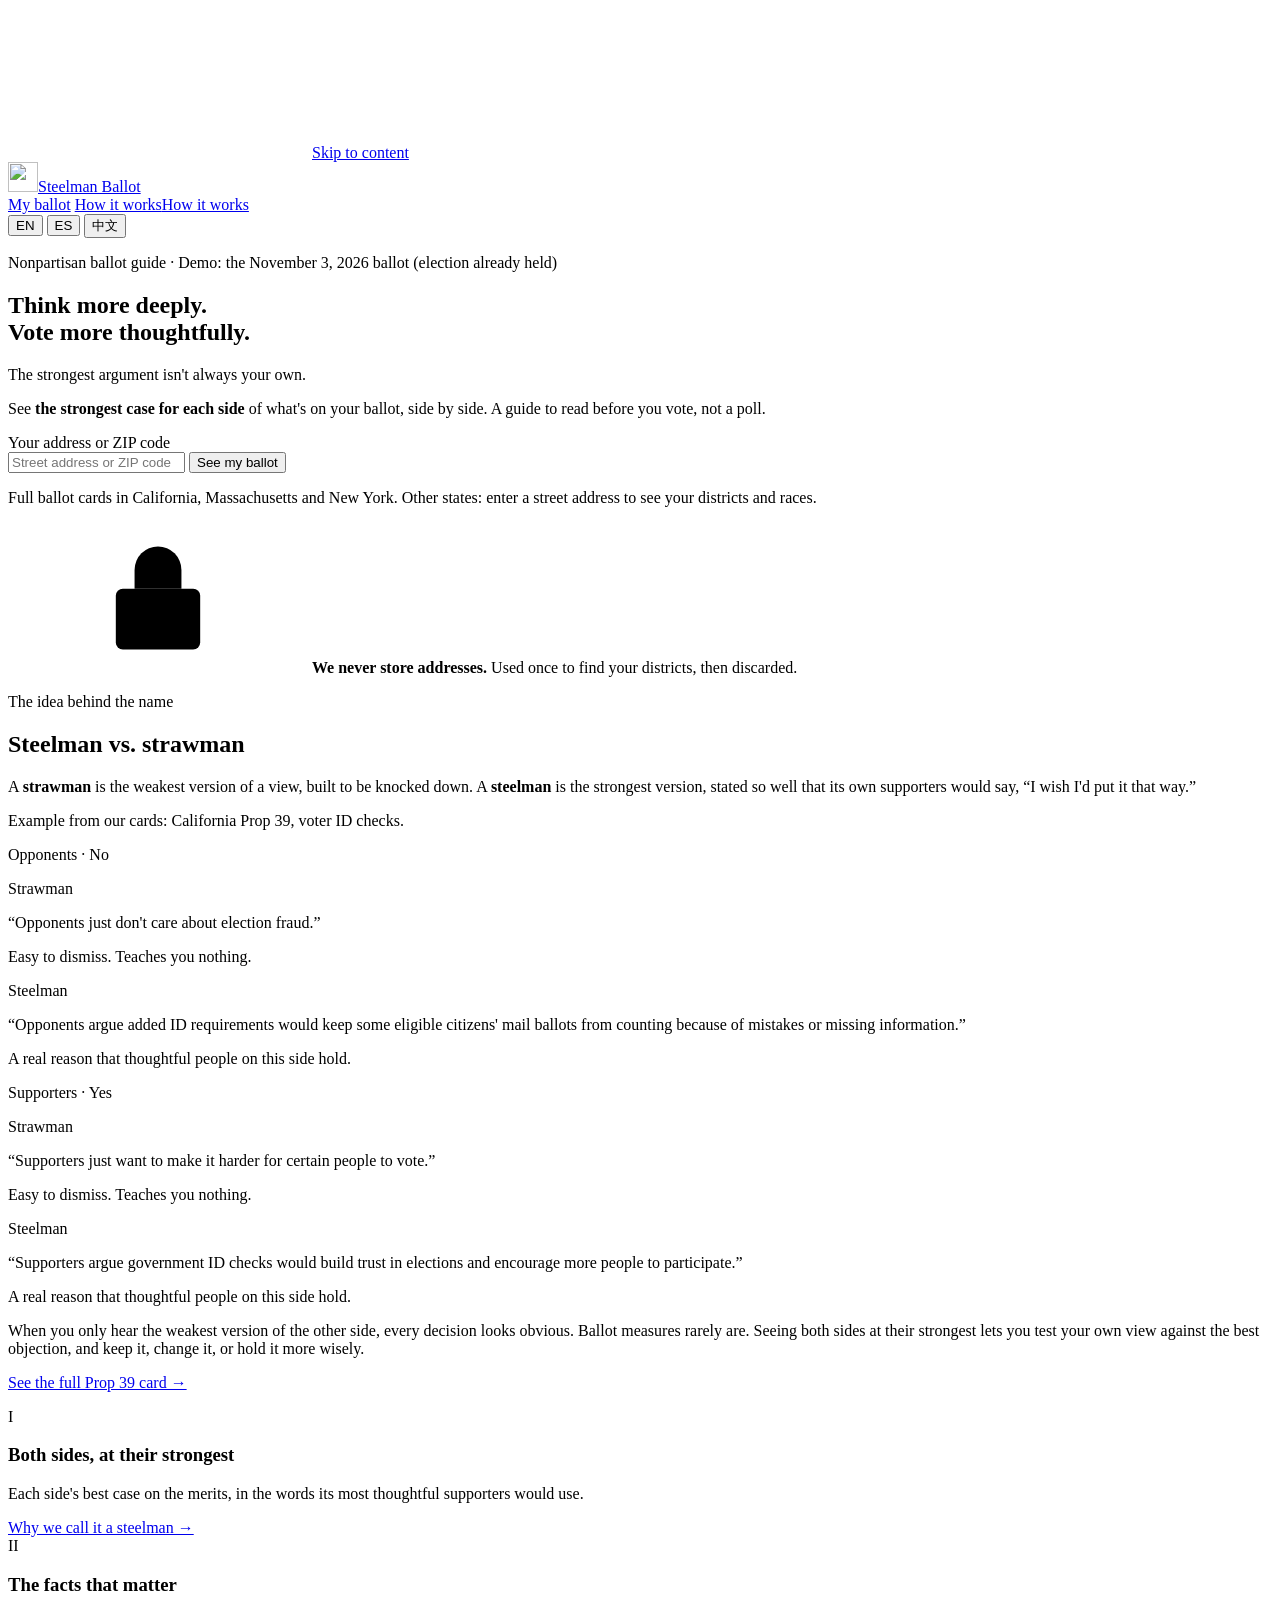
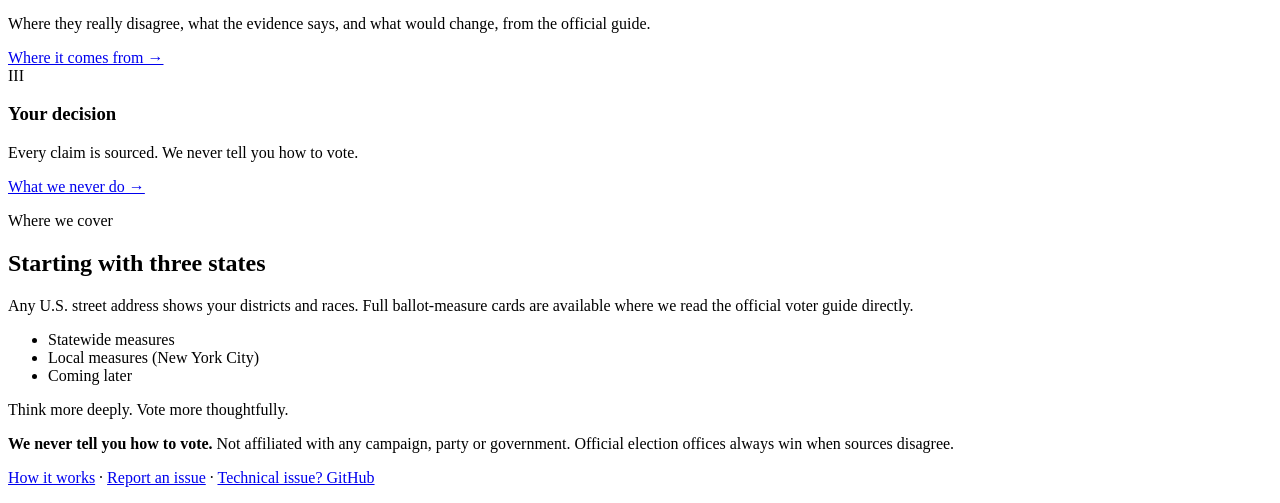
==== frontend/index.html @ ed23f7af "How it works: drop 'plain English' wording (EN/ES/ZH) Co-Authored-By: Claude Opus 5.5 <noreply@anthr" ====
<!doctype html>
<html lang="en">
<head>
  <meta charset="utf-8">
  <meta name="viewport" content="width=device-width, initial-scale=1, viewport-fit=cover">
  <title>Steelman Ballot · Think more deeply. Vote more thoughtfully.</title>
  <meta name="description" content="The strongest case for every side of what's on your ballot, and what would actually change. Nonpartisan, sourced and easy to read. We never tell you how to vote.">
  <meta name="theme-color" content="#234742">
  <meta property="og:title" content="Steelman Ballot">
  <meta property="og:description" content="Think more deeply. Vote more thoughtfully. The strongest case for every side, with sources.">
  <meta property="og:type" content="website">
  <link rel="manifest" href="/manifest.webmanifest">
  <link rel="icon" href="/icon.svg" type="image/svg+xml">
  <link rel="apple-touch-icon" href="/icon.svg">
  <link rel="preload" href="/fonts/eb-garamond-latin-500-normal.woff2" as="font" type="font/woff2" crossorigin>
  <link rel="preload" href="/fonts/ibm-plex-sans-latin-400-normal.woff2" as="font" type="font/woff2" crossorigin>
  <link rel="stylesheet" href="/app.css">
</head>
<body>
  <svg class="sprite" aria-hidden="true" focusable="false">
    <symbol id="i-scale" viewBox="0 0 32 32"><path d="M16 5v21M10 27h12M5 9h22" /><path d="M5 9l-3.5 7h7zM27 9l-3.5 7h7z" /><path d="M1.5 16q3.5 3 7 0M23.5 16q3.5 3 7 0" class="cu" /><circle cx="16" cy="5" r="1.6" class="dot" /></symbol>
    <symbol id="i-ballot" viewBox="0 0 32 32"><rect x="6" y="5" width="20" height="22" rx="1.5" /><path d="M10 12l2.5 2.5L17 10" class="cu" /><path d="M10 19h12M10 23h8" /></symbol>
    <symbol id="i-compass" viewBox="0 0 32 32"><circle cx="16" cy="16" r="11" /><path d="M16 5v3M16 24v3M5 16h3M24 16h3" /><path d="M19.5 12.5l-2 5-5 2 2-5z" class="cu" /></symbol>
    <symbol id="i-seal" viewBox="0 0 32 32"><path d="M8 4h12l5 5v19H8z" /><path d="M20 4v5h5" /><circle cx="15" cy="17" r="4" class="cu" /><path d="M13 21l-1 5 3-1.5 3 1.5-1-5" class="cu" /></symbol>
    <symbol id="i-columns" viewBox="0 0 32 32"><path d="M4 10l12-6 12 6z" /><path d="M7 12v12M13 12v12M19 12v12M25 12v12" /><path d="M4 27h24" class="cu" /></symbol>
    <symbol id="i-lock" viewBox="0 0 32 32"><rect x="7" y="14" width="18" height="13" rx="1.5" /><path d="M11 14v-4a5 5 0 0 1 10 0v4" /><circle cx="16" cy="20" r="1.6" class="dot" /></symbol>
  </svg>
  <a class="skip" href="#main">Skip to content</a>
  <header class="top">
    <div class="wrap top-row">
      <a class="brand" href="#" aria-label="Steelman Ballot home">
        <img src="/icon.svg" alt="" width="30" height="30"><span>Steelman Ballot</span>
      </a>
      <nav class="nav" aria-label="Main">
        <a href="#" data-route="home" data-i18n="nav.ballot">My ballot</a>
        <a href="#how" data-route="how"><span class="nl" data-i18n="nav.how">How it works</span><span class="ns" data-i18n="nav.how_s">How it works</span></a>
      </nav>
      <div class="langs" role="group" aria-label="Language / Idioma / 语言">
        <button type="button" data-setlang="en" lang="en">EN</button>
        <button type="button" data-setlang="es" lang="es">ES</button>
        <button type="button" data-setlang="zh" lang="zh-Hans">中文</button>
      </div>
    </div>
  </header>

  <main id="main" tabindex="-1">
    <!-- HOME -->
    <section id="view-home" class="view">
      <div class="hero">
        <div class="wrap">
          <p class="eyebrow" data-i18n="hero.eyebrow">Nonpartisan ballot guide · Demo: the November 3, 2026 ballot (election already held)</p>
          <h1><span data-i18n="hero.h1a">Think more deeply.</span><br><span data-i18n="hero.h1b">Vote more thoughtfully.</span></h1>
          <p class="lede" data-i18n="hero.lede">The strongest argument isn't always your own.</p>
          <p class="sub purpose"><span data-i18n="hero.sub1">See </span><b class="hero-key" data-i18n="hero.sub2">the strongest case for each side</b><span data-i18n="hero.sub3"> of what's on your ballot, side by side. A guide to read before you vote, not a poll.</span></p>

          <form id="address-form" class="lookup" autocomplete="off">
            <label for="address" class="sr-heading" data-i18n="form.label">Your address or ZIP code</label>
            <div class="row">
              <input id="address" name="address" type="text" inputmode="text" autocomplete="off" spellcheck="false"
                     placeholder="Street address or ZIP code" data-i18n-placeholder="form.placeholder"
                     minlength="5" maxlength="200" required aria-describedby="privacy-note address-help">
              <button type="submit" class="btn" data-i18n="form.button">See my ballot</button>
              <span id="ready-hint" class="ready-hint" aria-live="polite"></span>
            </div>
            <p class="coverage-line" id="address-help" data-i18n="help.states">Full ballot cards in California, Massachusetts and New York. Other states: enter a street address to see your districts and races.</p>
            <p class="privacy" id="privacy-note">
              <svg class="picon" aria-hidden="true"><use href="#i-lock"/></svg>
              <span><b data-i18n="privacy.head">We never store addresses.</b> <span data-i18n="privacy.body">Used once to find your districts, then discarded.</span></span>
            </p>
          </form>
        </div>
      </div>

      <div class="wrap">
        <p id="last-ballot" class="last-ballot" hidden></p>
        <p id="status" class="status" role="status" aria-live="polite"></p>
        <section id="progress" class="panel progress" hidden aria-live="polite">
          <p class="eyebrow" id="prog-title"></p>
          <div class="bar" role="progressbar" aria-valuemin="0" aria-valuemax="100" aria-valuenow="0"><span id="prog-fill"></span></div>
          <ol id="prog-steps" class="psteps"></ol>
          <p id="prog-hint" class="muted" hidden></p>
        </section>

        <section id="ballot" hidden>
          <div class="panel summary" id="summary"></div>
          <h2 class="section-title" data-i18n="sec.measures">Ballot measures</h2>
          <ul id="measures" class="list"></ul>
          <h2 class="section-title" data-i18n="sec.races">Races</h2>
          <ul id="races" class="list"></ul>
        </section>

        <section class="band idea" id="idea" aria-labelledby="idea-title">
          <div data-langblock="en">
          <p class="eyebrow">The idea behind the name</p>
          <h2 id="idea-title">Steelman vs. strawman</h2>
          <p class="idea-lede">A <b>strawman</b> is the weakest version of a view, built to be knocked down. A <b>steelman</b> is the strongest version, stated so well that its own supporters would say, “I wish I'd put it that way.”</p>
          <p class="muted">Example from our cards: California Prop 39, voter ID checks.</p>
          <div class="compare2">
            <div class="cmp-col">
              <p class="cmp-side">Opponents · No</p>
              <div class="cmp straw"><p class="tag-l">Strawman</p><p class="q">“Opponents just don't care about election fraud.”</p><p class="muted">Easy to dismiss. Teaches you nothing.</p></div>
              <div class="cmp steel"><p class="tag-l">Steelman</p><p class="q">“Opponents argue added ID requirements would keep some eligible citizens' mail ballots from counting because of mistakes or missing information.”</p><p class="muted">A real reason that thoughtful people on this side hold.</p></div>
            </div>
            <div class="cmp-col">
              <p class="cmp-side">Supporters · Yes</p>
              <div class="cmp straw"><p class="tag-l">Strawman</p><p class="q">“Supporters just want to make it harder for certain people to vote.”</p><p class="muted">Easy to dismiss. Teaches you nothing.</p></div>
              <div class="cmp steel"><p class="tag-l">Steelman</p><p class="q">“Supporters argue government ID checks would build trust in elections and encourage more people to participate.”</p><p class="muted">A real reason that thoughtful people on this side hold.</p></div>
            </div>
          </div>
          <p class="idea-why">When you only hear the weakest version of the other side, every decision looks obvious. Ballot measures rarely are. Seeing both sides at their strongest lets you test your own view against the best objection, and keep it, change it, or hold it more wisely.</p>
          <p><a href="#card=CA-2026-11-03-prop-39">See the full Prop 39 card →</a></p>
          </div>
          <div data-langblock="es" lang="es" hidden>
          <p class="eyebrow">La idea detrás del nombre</p>
          <h2>Steelman vs. strawman</h2>
          <p class="idea-lede">Un <b>strawman</b> es la versión más débil de una opinión, hecha para derribarla. Un <b>steelman</b> es la versión más sólida, expresada tan bien que sus propios defensores dirían: “Ojalá lo hubiera dicho así”.</p>
          <p class="muted">Ejemplo de nuestras fichas: Proposición 39 de California, verificación de identidad para votar.</p>
          <div class="compare2">
            <div class="cmp-col">
              <p class="cmp-side">Quienes se oponen · No</p>
              <div class="cmp straw"><p class="tag-l">Strawman</p><p class="q">“A quienes se oponen simplemente no les importa el fraude electoral”.</p><p class="muted">Fácil de descartar. No enseña nada.</p></div>
              <div class="cmp steel"><p class="tag-l">Steelman</p><p class="q">“Quienes se oponen a la medida sostienen que los requisitos adicionales de identificación impedirían que se contaran las boletas por correo de algunos ciudadanos que reúnen los requisitos, debido a errores o información faltante.”</p><p class="muted">Una razón real que sostienen personas reflexivas de este lado.</p></div>
            </div>
            <div class="cmp-col">
              <p class="cmp-side">Quienes la apoyan · Yes</p>
              <div class="cmp straw"><p class="tag-l">Strawman</p><p class="q">“Quienes la apoyan solo quieren dificultarle el voto a cierta gente”.</p><p class="muted">Fácil de descartar. No enseña nada.</p></div>
              <div class="cmp steel"><p class="tag-l">Steelman</p><p class="q">“Quienes apoyan la medida sostienen que las verificaciones de identidad con documentos oficiales del gobierno aumentarían la confianza en las elecciones y animarían a más personas a participar.”</p><p class="muted">Una razón real que sostienen personas reflexivas de este lado.</p></div>
            </div>
          </div>
          <p class="idea-why">Cuando solo escucha la versión más débil del otro lado, toda decisión parece obvia. Las medidas en la boleta rara vez lo son. Ver ambos lados en su mejor versión le permite poner a prueba su opinión frente a la mejor objeción, y mantenerla, cambiarla o sostenerla con más sabiduría.</p>
          <p><a href="#card=CA-2026-11-03-prop-39">Ver la ficha completa de la Proposición 39 →</a></p>
          </div>
          <div data-langblock="zh" lang="zh-Hans" hidden>
          <p class="eyebrow">名称背后的理念</p>
          <h2>Steelman 与 strawman</h2>
          <p class="idea-lede"><b>Strawman</b>是某种观点最弱的版本，专为被驳倒而设。<b>Steelman</b>则是最有力的版本，表述得好到连其支持者都会说：“我真希望自己能这么说。”</p>
          <p class="muted">示例：加州第39号提案（投票身份核查）。</p>
          <div class="compare2">
            <div class="cmp-col">
              <p class="cmp-side">反对者 · No</p>
              <div class="cmp straw"><p class="tag-l">Strawman</p><p class="q">“反对者根本不在乎选举舞弊。”</p><p class="muted">很容易驳斥，却让人一无所获。</p></div>
              <div class="cmp steel"><p class="tag-l">Steelman</p><p class="q">“反对者认为，增加身份证件要求可能会因错误或资料缺失，导致部分符合资格公民的邮寄选票无法计入。”</p><p class="muted">这一方深思熟虑者真正持有的理由。</p></div>
            </div>
            <div class="cmp-col">
              <p class="cmp-side">支持者 · Yes</p>
              <div class="cmp straw"><p class="tag-l">Strawman</p><p class="q">“支持者就是想让某些人更难投票。”</p><p class="muted">很容易驳斥，却让人一无所获。</p></div>
              <div class="cmp steel"><p class="tag-l">Steelman</p><p class="q">“支持者认为，核验政府身份证件可以增强公众对选举的信任，并鼓励更多人参与投票。”</p><p class="muted">这一方深思熟虑者真正持有的理由。</p></div>
            </div>
          </div>
          <p class="idea-why">如果只听到对方最弱的说法，每个决定都显得理所当然。但投票提案很少如此。看到双方最有力的论点，您才能用最好的反对意见检验自己的看法，然后坚持、改变，或更明智地持有它。</p>
          <p><a href="#card=CA-2026-11-03-prop-39">查看第39号提案完整卡片 →</a></p>
          </div>
        </section>

        <section class="band three" aria-label="How a card works">
          <div><span class="step">I</span><h3 data-i18n="three.2h">Both sides, at their strongest</h3><p data-i18n="three.2p">Each side's best case on the merits, in the words its most thoughtful supporters would use.</p><a class="band-link" href="#how" data-i18n="three.2link">Why we call it a steelman →</a></div>
          <div><span class="step">II</span><h3 data-i18n="three.1h">The facts that matter</h3><p data-i18n="three.1p">Where they really disagree, what the evidence says, and what would change, from the official guide.</p><a class="band-link" href="#how" data-i18n="three.1link">Where it comes from →</a></div>
          <div><span class="step">III</span><h3 data-i18n="three.3h">Your decision</h3><p data-i18n="three.3p">Every claim is sourced. We never tell you how to vote.</p><a class="band-link" href="#never" data-i18n="three.3link">What we never do →</a></div>
        </section>

        <section class="band" aria-labelledby="map-title">
          <div class="band-text">
            <p class="eyebrow" data-i18n="map.eyebrow">Where we cover</p>
            <h2 id="map-title" data-i18n="map.title">Starting with three states</h2>
            <p data-i18n="map.body">Any U.S. street address shows your districts and races. Full ballot-measure cards are available where we read the official voter guide directly.</p>
            <ul class="legend">
              <li><span class="key full"></span> <span data-i18n="map.full">Statewide measures</span></li>
              <li><span class="key part"></span> <span data-i18n="map.part">Local measures (New York City)</span></li>
              <li><span class="key none"></span> <span data-i18n="map.none">Coming later</span></li>
            </ul>
          </div>
          <figure class="map-fig">
            <div id="usmap" class="usmap"></div>
            <figcaption id="map-caption" class="muted"></figcaption>
          </figure>
        </section>
      </div>
    </section>

    <!-- CARD DETAIL -->
    <section id="view-card" class="view wrap" hidden></section>

    <!-- HOW WE WORK -->
    <section id="view-how" class="view wrap prose" hidden>
      <div data-langblock="en">
      <p class="eyebrow">Methodology</p>
      <h1>How it works</h1>
      <h2>Why we built it</h2>
      <p class="lede">Democracy works better when people disagree well.</p>
      <p>Ballots ask us to settle questions experts spend months on. Most of what reaches us is written to persuade. We put what would actually change next to the strongest case for every side, so you can decide for yourself.</p>
      <h2>Why “Steelman”?</h2>
      <p>A <b>strawman</b> is the weakest version of a view, built to be knocked down. A <b>steelman</b> is the strongest version, stated so well that its own supporters would say, “I wish I'd put it that way.” <a href="#idea">See the side-by-side example →</a></p>
      <h2>Why it matters for your ballot</h2>
      <p>When you only hear the weakest version of the other side, every decision looks obvious. Ballot measures rarely are. Seeing both sides at their strongest lets you test your own view against the best objection, and keep it, change it, or hold it more wisely.</p>
      <h2 class="part-break">How a card is made</h2>
      <ol class="steps">
        <li><h3>We find your ballot</h3><p>The U.S. Census Bureau matches your address to your districts (a ZIP code alone gives statewide measures). Then we read the list of measures from your state's or city's <b>official voter guide</b>. Your address is used once and never stored.</p></li>
        <li><h3>We read only official and nonpartisan sources</h3>
          <p>Every card is built from your state's or city's <b>official voter guide</b>, and nothing else. If sources disagree, the official ballot wins.</p>
          <details class="srcs-more"><summary>See the official source for each state</summary>
          <table class="srcs">
            <tr><th>Where</th><th>Official source we read</th><th>What it gives us</th></tr>
            <tr><td>California</td><td>Official Voter Information Guide (Secretary of State)</td><td>Title and summary, the nonpartisan Legislative Analyst's analysis, official arguments for and against</td></tr>
            <tr><td>Massachusetts</td><td><i>Information for Voters</i> (Secretary of the Commonwealth)</td><td>Summary, what a yes or no vote does, fiscal statement, official arguments for and against</td></tr>
            <tr><td>New York City</td><td>NYC Votes (Campaign Finance Board)</td><td>Summary of each proposal and of public statements for and against</td></tr>
          </table>
          <p>Candidate records come from Congress.gov, Open States and the Federal Election Commission.</p>
          </details></li>
        <li><h3>The AI Writer drafts each card. The AI Challenger tries to break it.</h3>
          <h4 class="part">1 · The AI Writer</h4>
          <p>Working only from the official pages, it writes:</p>
          <ul class="tests">
            <li><b>Each side's strongest case, on the merits:</b> benefits, costs, risks and who is affected, drawn from that side's own official argument. Never the other side's motives, donors or party.</li>
            <li><b>Both sides on equal terms:</b> the same structure, a one-line headline each, and the same number of evidence points.</li>
            <li><b>Where they really disagree, what the evidence says, and what would change</b> (today vs. if it passes).</li>
          </ul>
          <p>Every claim is labeled <i>fact</i>, <i>estimate</i> (and whose) or <i>perspective</i>. Before the card goes on, automatic checks make sure every claim cites a page the AI Writer actually read, every quote matches word for word, and the wording stays plain and free of loaded language.</p>
          <h4 class="part">2 · The AI Challenger</h4>
          <p>The <b>AI Challenger, a separate AI running on a different model from the AI Writer</b>, then tries to break the card:</p>
          <ul class="tests">
            <li><b>Would this side sign it?</b> It plays a committed supporter of each side and scores the case from 1 to 5:
              <ul class="scale5">
                <li class="pass"><b>5</b> “I'd sign this as our best case.”</li>
                <li class="pass"><b>4</b> Strong and accurate, only small gaps</li>
                <li><b>3</b> Accurate, but missing our best point</li>
                <li><b>2</b> Recognizable, but weak or partly wrong</li>
                <li><b>1</b> A strawman</li>
              </ul>
              <span class="pass-note">Both sides must score <b>4 or 5</b>. Anything lower goes back for a rewrite.</span></li>
            <li><b>Swap test.</b> It checks tone, not facts: it imagines the two sides traded places, so the supporters' case sits under “No” and the opponents' under “Yes”, and asks whether either case is written more warmly, more confidently or with stronger words than the other. If so, the wording is evened out.</li>
            <li><b>Source check.</b> Every claim is checked against the page it came from, and every number against the official analysis.</li>
          </ul>
          <p>Anything that fails goes back to the AI Writer with specific fixes, for up to three rewrites. If problems remain, the card is marked <b>“steelman unverified.”</b></p></li>
        <li><h3>We test the cards' accuracy</h3>
          <p><b>Fairness, in every state:</b> all 28 measure cards passed the AI Challenger's review.</p>
          <p><b>Accuracy:</b> to check the work, we (the people who built this site) ran a separate AI grader, used only for testing, on 6 California cards (Props 1, 3, 5, 39, 41 and 45). California's official guide includes the nonpartisan Legislative Analyst's analysis, an independent answer key. Results:</p>
          <ul class="tests">
            <li><b>100%</b> of claims backed by the official guide.</li>
            <li><b>18 of 18</b> descriptions of what a yes vote, a no vote and the cost would mean were correct.</li>
            <li><b>99%</b> of each side's top points covered. <i>Who decides the top points?</i> Each side does. Before seeing the card, the grader read that side's own official argument and rebuttal and ranked its points by how much the side itself stresses them: its headline, its opening, what its rebuttal repeats.</li>
          </ul>
          <p class="muted">Each card was graded twice and the scores averaged.</p></li>
        <li><h3>We keep it fresh and safe</h3><p>Cards refresh daily as an election nears. We read only an allowlist of official sites, strip hidden text that could trick an AI, respect sites that ask not to be read automatically, and cap how much the system can spend. Your address is used once to find your districts, then discarded: never stored or logged.</p></li>
      </ol>
      <h2>Honest limits</h2>
      <p>Full ballot cards cover three states for now (<a href="#map">see the map</a>). AI can make mistakes: every claim links to its source so you can check, and you can report an issue on any card.</p>
      <h2 class="part-break">What we believe</h2>
      <ul class="beliefs-grid">
        <li><svg class="bicon" aria-hidden="true"><use href="#i-scale"/></svg><div><p class="bt">The strongest argument isn't always your own.</p><p class="bd">Knowing the best case against your view is how you hold it wisely, or change it.</p></div></li>
        <li><svg class="bicon" aria-hidden="true"><use href="#i-ballot"/></svg><div><p class="bt">All the facts. All the sides. Your decision.</p><p class="bd">We inform. We never recommend.</p></div></li>
        <li><svg class="bicon" aria-hidden="true"><use href="#i-seal"/></svg><div><p class="bt">Official sources first, always cited.</p><p class="bd">If anything here disagrees with your official ballot, the ballot is right.</p></div></li>
        <li><svg class="bicon" aria-hidden="true"><use href="#i-columns"/></svg><div><p class="bt">Equal treatment, by design.</p><p class="bd">Same structure, space and tone for every side, and no red or blue. No is always on the left, Yes on the right.</p></div></li>
      </ul>
      <h2>What we never do</h2>
      <ul class="nevers">
        <li>Tell you how to vote, or predict a result</li>
        <li>Show polls or who's “winning”</li>
        <li>Argue about motives, donors or party labels: we stay on the merits</li>
        <li>Store your address, track you, or show ads. We count only anonymous totals (<a href="/stats">see them</a>)</li>
      </ul>
      <h2>Who we are</h2>
      <p>An independent, nonpartisan student project, not affiliated with any campaign, party or government. Our code is public on <a href="https://github.com/sophiaruilin/steelman-ballot" rel="noopener noreferrer" target="_blank">GitHub</a>.</p>
      <p class="muted">Based on the principle of charity, Anatol Rapoport's rules for criticism (popularized by Daniel Dennett), and the Ideological Turing Test (Bryan Caplan).</p>
      </div>
      <div data-langblock="es" lang="es" hidden>
      <p class="eyebrow">Metodología</p>
      <h1>Cómo funciona</h1>
      <h2>Por qué lo creamos</h2>
      <p class="lede">La democracia funciona mejor cuando la gente sabe discrepar.</p>
      <p>Las boletas nos piden resolver preguntas que a los expertos les toma meses estudiar, y casi todo lo que nos llega está escrito para persuadir. Ponemos lo que realmente cambiaría junto al argumento más sólido de cada lado, para que usted decida.</p>
      <h2>¿Por qué “Steelman”?</h2>
      <p>Un <b>strawman</b> es la versión más débil de una opinión, hecha para derribarla. Un <b>steelman</b> es la versión más sólida, expresada tan bien que sus propios defensores dirían: “Ojalá lo hubiera dicho así”. <a href="#idea">Vea el ejemplo lado a lado →</a></p>
      <h2>Por qué importa para su boleta</h2>
      <p>Cuando solo escucha la versión más débil del otro lado, toda decisión parece obvia. Las medidas en la boleta rara vez lo son. Ver ambos lados en su mejor versión le permite poner a prueba su opinión frente a la mejor objeción, y mantenerla, cambiarla o sostenerla con más sabiduría.</p>
      <h2 class="part-break">Cómo se hace cada ficha</h2>
      <ol class="steps">
        <li><h3>Encontramos su boleta</h3><p>La Oficina del Censo de EE. UU. asocia su dirección con sus distritos (un código postal basta para las medidas estatales). Luego leemos la lista de medidas en la <b>guía oficial para votantes</b> de su estado o ciudad. Su dirección se usa una vez y nunca se guarda.</p></li>
        <li><h3>Solo leemos fuentes oficiales e imparciales</h3>
          <p>Cada ficha se basa en la <b>guía oficial para votantes</b> de su estado o ciudad, y en nada más. Si las fuentes no coinciden, prevalece la boleta oficial.</p>
          <details class="srcs-more"><summary>Ver la fuente oficial de cada estado</summary>
          <table class="srcs">
            <tr><th>Dónde</th><th>Fuente oficial que leemos</th><th>Qué nos da</th></tr>
            <tr><td>California</td><td>Guía Oficial de Información para Votantes (Secretaría de Estado)</td><td>Título y resumen, el análisis imparcial del Analista Legislativo, argumentos oficiales a favor y en contra</td></tr>
            <tr><td>Massachusetts</td><td><i>Information for Voters</i> (Secretaría del Estado Libre Asociado)</td><td>Resumen, qué significa votar sí o no, declaración fiscal, argumentos oficiales a favor y en contra</td></tr>
            <tr><td>Ciudad de Nueva York</td><td>NYC Votes (Junta de Financiamiento de Campañas)</td><td>Resumen de cada propuesta y de las declaraciones públicas a favor y en contra</td></tr>
          </table>
          <p>Los historiales de los candidatos provienen de Congress.gov, Open States y la Comisión Federal de Elecciones.</p>
          </details></li>
        <li><h3>La IA Redactora escribe cada ficha. La IA Retadora intenta desarmarla.</h3>
          <h4 class="part">1 · La IA Redactora</h4>
          <p>Trabajando solo con las páginas oficiales, escribe:</p>
          <ul class="tests">
            <li><b>El argumento más sólido de cada lado, sobre el fondo:</b> beneficios, costos, riesgos y a quién afecta, tomados del argumento oficial de ese lado. Nunca los motivos, donantes o partido del otro lado.</li>
            <li><b>Ambos lados en igualdad de condiciones:</b> la misma estructura, un titular de una línea cada uno y el mismo número de puntos de evidencia.</li>
            <li><b>Dónde está el verdadero desacuerdo, qué dice la evidencia y qué cambiaría</b> (hoy frente a si se aprueba).</li>
          </ul>
          <p>Cada afirmación se marca como <i>hecho</i>, <i>estimación</i> (y de quién) o <i>perspectiva</i>. Antes de seguir, unas verificaciones automáticas comprueban que cada afirmación cite una página que la IA Redactora realmente leyó, que cada cita coincida palabra por palabra y que el lenguaje sea sencillo y sin términos cargados.</p>
          <h4 class="part">2 · La IA Retadora</h4>
          <p>Luego, la <b>IA Retadora, una IA distinta con un modelo diferente al de la IA Redactora</b>, intenta desarmar la ficha:</p>
          <ul class="tests">
            <li><b>¿La firmaría este lado?</b> Hace el papel de partidario convencido de cada lado y califica el argumento del 1 al 5:
              <ul class="scale5">
                <li class="pass"><b>5</b> “Firmaría esto como nuestro mejor argumento”.</li>
                <li class="pass"><b>4</b> Sólido y correcto, solo con pequeños vacíos</li>
                <li><b>3</b> Correcto, pero le falta nuestro mejor punto</li>
                <li><b>2</b> Reconocible, pero débil o en parte incorrecto</li>
                <li><b>1</b> Un strawman</li>
              </ul>
              <span class="pass-note">Ambos lados deben obtener <b>4 o 5</b>. Con menos, la ficha se reescribe.</span></li>
            <li><b>Prueba del intercambio.</b> Revisa el tono, no los hechos: imagina que los dos lados cambian de lugar, con el argumento de los partidarios bajo “No” y el de los opositores bajo “Sí”, y pregunta si alguno está escrito con más calidez, más seguridad o palabras más fuertes que el otro. Si es así, se equilibra la redacción.</li>
            <li><b>Verificación de fuentes.</b> Cada afirmación se compara con la página de donde salió, y cada número con el análisis oficial.</li>
          </ul>
          <p>Lo que no aprueba vuelve a la IA Redactora con correcciones concretas, hasta tres reescrituras. Si quedan problemas, la ficha se marca como <b>“steelman sin verificar”</b>.</p></li>
        <li><h3>Ponemos a prueba la exactitud de las fichas</h3>
          <p><b>Imparcialidad, en todos los estados:</b> las 28 fichas de medidas aprobaron la revisión de la IA Retadora.</p>
          <p><b>Exactitud:</b> para verificar el trabajo, nosotros (quienes creamos este sitio) usamos una IA calificadora aparte, solo para pruebas, en 6 fichas de California (Props. 1, 3, 5, 39, 41 y 45). La guía oficial de California incluye el análisis imparcial del Analista Legislativo, una clave de respuestas independiente. Resultados:</p>
          <ul class="tests">
            <li><b>100 %</b> de las afirmaciones respaldadas por la guía oficial.</li>
            <li><b>18 de 18</b> descripciones correctas de lo que significa votar sí, votar no y el costo.</li>
            <li><b>99 %</b> de los puntos principales de cada lado cubiertos. <i>¿Quién decide cuáles son los principales?</i> Cada lado. Antes de ver la ficha, la calificadora leyó el argumento oficial y la refutación de ese lado y ordenó sus puntos según cuánto los destaca el propio lado: su titular, su inicio y lo que repite su refutación.</li>
          </ul>
          <p class="muted">Cada ficha se calificó dos veces y se promediaron los resultados.</p></li>
        <li><h3>La mantenemos actualizada y segura</h3><p>Las fichas se actualizan a diario cuando se acerca una elección. Solo leemos una lista aprobada de sitios oficiales, quitamos texto oculto que podría engañar a una IA, respetamos los sitios que piden no ser leídos automáticamente y limitamos cuánto puede gastar el sistema. Su dirección se usa una vez para encontrar sus distritos y luego se descarta: nunca se guarda ni se registra.</p></li>
      </ol>
      <h2>Límites, con honestidad</h2>
      <p>Por ahora, las fichas completas cubren tres estados (<a href="#map">vea el mapa</a>). La IA puede equivocarse: cada afirmación enlaza a su fuente para que usted la verifique, y puede reportar un problema en cualquier ficha.</p>
      <h2 class="part-break">En qué creemos</h2>
      <ul class="beliefs-grid">
        <li><svg class="bicon" aria-hidden="true"><use href="#i-scale"/></svg><div><p class="bt">El argumento más sólido no siempre es el suyo.</p><p class="bd">Conocer el mejor argumento en contra es como se sostiene una opinión con sabiduría, o se cambia.</p></div></li>
        <li><svg class="bicon" aria-hidden="true"><use href="#i-ballot"/></svg><div><p class="bt">Todos los hechos. Todos los lados. Su decisión.</p><p class="bd">Informamos. Nunca recomendamos.</p></div></li>
        <li><svg class="bicon" aria-hidden="true"><use href="#i-seal"/></svg><div><p class="bt">Fuentes oficiales primero, siempre citadas.</p><p class="bd">Si algo aquí no coincide con su boleta oficial, la boleta tiene la razón.</p></div></li>
        <li><svg class="bicon" aria-hidden="true"><use href="#i-columns"/></svg><div><p class="bt">Trato igualitario, por diseño.</p><p class="bd">La misma estructura, espacio y tono para cada lado, y nada de rojo ni azul. El No siempre a la izquierda, el Sí a la derecha.</p></div></li>
      </ul>
      <h2>Lo que nunca hacemos</h2>
      <ul class="nevers">
        <li>Decirle cómo votar o predecir un resultado</li>
        <li>Mostrar encuestas o quién “va ganando”</li>
        <li>Discutir motivos, donantes o partidos: nos quedamos en el fondo</li>
        <li>Guardar su dirección, rastrearle o mostrar anuncios. Solo contamos totales anónimos (<a href="/stats">verlos</a>)</li>
      </ul>
      <h2>Quiénes somos</h2>
      <p>Un proyecto estudiantil independiente e imparcial, sin afiliación con ninguna campaña, partido ni gobierno. Nuestro código es público en <a href="https://github.com/sophiaruilin/steelman-ballot" rel="noopener noreferrer" target="_blank">GitHub</a>.</p>
      <p class="muted">Basado en el principio de caridad, las reglas de crítica de Anatol Rapoport (popularizadas por Daniel Dennett) y la Prueba de Turing Ideológica (Bryan Caplan).</p>
      </div>
      <div data-langblock="zh" lang="zh-Hans" hidden>
      <p class="eyebrow">方法</p>
      <h1>运作方式</h1>
      <h2>我们为何创建它</h2>
      <p class="lede">当人们善于表达分歧时，民主运作得更好。</p>
      <p>选票要求我们裁决专家需要研究数月的问题，而我们接触到的内容大多是为了说服。我们把实际会发生的变化与双方最有力的论点并列呈现，让您自己做决定。</p>
      <h2>为什么叫“Steelman”？</h2>
      <p><b>Strawman</b>是某种观点最弱的版本，专为被驳倒而设。<b>Steelman</b>则是最有力的版本，表述得好到连其支持者都会说：“我真希望自己能这么说。” <a href="#idea">查看并排示例 →</a></p>
      <h2>为什么这对您的选票很重要</h2>
      <p>如果只听到对方最弱的说法，每个决定都显得理所当然。但投票提案很少如此。看到双方最有力的论点，您才能用最好的反对意见检验自己的看法，然后坚持、改变，或更明智地持有它。</p>
      <h2 class="part-break">每张卡片如何制作</h2>
      <ol class="steps">
        <li><h3>找到您的选票</h3><p>由美国人口普查局将您的地址对应到所属选区（只填邮编即可查看全州提案）。然后我们从您所在州或城市的<b>官方选民指南</b>读取投票提案清单。您的地址只使用一次，绝不保存。</p></li>
        <li><h3>只读取官方和无党派来源</h3>
          <p>每张卡片只依据您所在州或城市的<b>官方选民指南</b>编写。来源不一致时，以官方选票为准。</p>
          <details class="srcs-more"><summary>查看各州的官方来源</summary>
          <table class="srcs">
            <tr><th>地区</th><th>我们读取的官方来源</th><th>提供的内容</th></tr>
            <tr><td>加利福尼亚州</td><td>官方选民信息指南（州务卿）</td><td>标题与摘要、无党派立法分析师的分析、官方支持与反对论点</td></tr>
            <tr><td>马萨诸塞州</td><td>《选民须知》（州务卿办公室）</td><td>摘要、投赞成或反对票的含义、财政说明、官方支持与反对论点</td></tr>
            <tr><td>纽约市</td><td>NYC Votes（竞选财务委员会）</td><td>每项提案的摘要，以及支持与反对的公众意见摘要</td></tr>
            <tr><td>康涅狄格州</td><td>州务卿</td><td>2026年无全州提案；镇级提案尚未覆盖</td></tr>
          </table>
          <p>候选人记录来自 Congress.gov、Open States 和联邦选举委员会。</p>
          </details></li>
        <li><h3>AI撰稿者撰写每张卡片，AI挑战者尽力挑出毛病。</h3>
          <h4 class="part">1 · AI撰稿者</h4>
          <p>它只依据官方页面撰写：</p>
          <ul class="tests">
            <li><b>就事论事，写出每一方最有力的论点：</b>好处、成本、风险以及受影响的人群，取自该方的官方论点。绝不涉及对方的动机、捐款人或政党。</li>
            <li><b>双方待遇对等：</b>结构相同，各有一句标题，证据要点数量相同。</li>
            <li><b>真正的分歧所在、证据怎么说，以及会有什么变化</b>（现状与通过后）。</li>
          </ul>
          <p>每项陈述都标注为<i>事实</i>、<i>估计</i>（谁的估计）或<i>观点</i>。在进入下一步之前，自动检查会确认每项陈述都引用了AI撰稿者实际读过的页面、每段引文逐字一致，且用语通俗、不带倾向性词汇。</p>
          <h4 class="part">2 · AI挑战者</h4>
          <p>随后，<b>AI挑战者（另一个独立的人工智能，使用与AI撰稿者不同的模型）</b>会尽力挑出卡片的毛病：</p>
          <ul class="tests">
            <li><b>这一方会签名认可吗？</b>它分别扮演双方的坚定支持者，为论点打1到5分：
              <ul class="scale5">
                <li class="pass"><b>5</b>“我愿意把这签成我们最好的论点。”</li>
                <li class="pass"><b>4</b> 有力且准确，只有小的遗漏</li>
                <li><b>3</b> 准确，但缺少我们最好的论点</li>
                <li><b>2</b> 看得出是我们的观点，但薄弱或部分有误</li>
                <li><b>1</b> Strawman</li>
              </ul>
              <span class="pass-note">双方都必须得到<b>4分或5分</b>，低于4分就要重写。</span></li>
            <li><b>对调测试。</b>检查语气，而非事实：设想双方互换位置，把支持者的论点放在“反对”下、反对者的论点放在“赞成”下，再看哪一方的论点写得更亲切、更确定或用词更强。如果有，就把措辞调整到对等。</li>
            <li><b>来源核查。</b>每项陈述都对照其来源页面核查，每个数字都对照官方分析核查。</li>
          </ul>
          <p>未通过的内容会连同具体修改意见退回AI撰稿者，最多重写三次。若仍有问题，卡片会标注<b>“Steelman 未经核实”</b>。</p></li>
        <li><h3>我们检验卡片的准确性</h3>
          <p><b>公正性（所有州）：</b>全部28张提案卡片均通过AI挑战者的审核。</p>
          <p><b>准确性：</b>为核查成果，我们（本网站的建设者）另外使用一个仅用于测试的人工智能评分者，对6张加州卡片（第1、3、5、39、41、45号提案）评分。加州官方指南包含无党派立法分析师的分析，可作为独立的标准答案。结果：</p>
          <ul class="tests">
            <li><b>100%</b>的陈述有官方指南支持。</li>
            <li>关于投赞成票、投反对票的含义及成本的描述<b>18项全部</b>正确。</li>
            <li>各方主要论点覆盖率<b>99%</b>。<i>谁来决定哪些是主要论点？</i>由各方自己决定：评分者在看到卡片之前，先阅读该方的官方论点和反驳，并按该方自身强调的程度（标题、开头、反驳中反复提到的内容）为论点排序。</li>
          </ul>
          <p class="muted">每张卡片评分两次，取平均值。</p></li>
        <li><h3>保持及时与安全</h3><p>临近选举时卡片每日更新。我们只读取经批准的官方网站清单，去除可能误导人工智能的隐藏文字，尊重要求不被自动读取的网站，并限制系统的花费上限。您的地址只用于一次查找选区，随即丢弃，绝不保存或记录。</p></li>
      </ol>
      <h2>坦诚说明局限</h2>
      <p>目前完整的选票卡片覆盖三个州（<a href="#map">查看地图</a>）。人工智能可能出错：每项陈述都链接到来源供您核查，您也可以在任何卡片上报告问题。</p>
      <h2 class="part-break">我们的信念</h2>
      <ul class="beliefs-grid">
        <li><svg class="bicon" aria-hidden="true"><use href="#i-scale"/></svg><div><p class="bt">最有力的论点，未必是你自己的。</p><p class="bd">了解反对你的最佳论证，才能明智地坚持或改变看法。</p></div></li>
        <li><svg class="bicon" aria-hidden="true"><use href="#i-ballot"/></svg><div><p class="bt">所有事实，所有观点，由你决定。</p><p class="bd">我们提供信息，从不推荐。</p></div></li>
        <li><svg class="bicon" aria-hidden="true"><use href="#i-seal"/></svg><div><p class="bt">官方来源优先，始终注明出处。</p><p class="bd">如与官方选票不一致，以官方选票为准。</p></div></li>
        <li><svg class="bicon" aria-hidden="true"><use href="#i-columns"/></svg><div><p class="bt">平等对待，从设计做起。</p><p class="bd">每一方的结构、篇幅和语气都相同，不用红色或蓝色。反对方始终在左，赞成方始终在右。</p></div></li>
      </ul>
      <h2>我们绝不做的事</h2>
      <ul class="nevers">
        <li>告诉您如何投票或预测结果</li>
        <li>展示民调或谁“领先”</li>
        <li>争论动机、捐款人或党派：我们只就事论事</li>
        <li>保存您的地址、追踪您或展示广告。我们只统计匿名总数（<a href="/stats">查看</a>）</li>
      </ul>
      <h2>我们是谁</h2>
      <p>一个独立、无党派的学生项目，不隶属于任何竞选团队、政党或政府。代码在 <a href="https://github.com/sophiaruilin/steelman-ballot" rel="noopener noreferrer" target="_blank">GitHub</a> 上公开。</p>
      <p class="muted">依据宽容原则、阿纳托尔·拉波波特的批评规则（经丹尼尔·丹尼特推广）以及意识形态图灵测试（布莱恩·卡普兰）。</p>
      </div>
    </section>

    <!-- STEELMAN VS STRAWMAN -->

    <!-- PHILOSOPHY / ABOUT -->
  </main>

  <footer class="foot">
    <div class="wrap">
      <p class="foot-motto"><span data-i18n="hero.h1a">Think more deeply.</span> <span data-i18n="hero.h1b">Vote more thoughtfully.</span></p>
      <p><b data-i18n="foot.never">We never tell you how to vote.</b> <span data-i18n="foot.rest">Not affiliated with any campaign, party or government. Official election offices always win when sources disagree.</span></p>
      <p class="muted"><a href="#how" data-i18n="nav.how">How it works</a> · <a href="https://docs.google.com/forms/d/e/1FAIpQLSdEMz4oFJH_zGy1xtdHiAsf12pKQJD1jVn4ktJWbIQTBfQvKw/viewform" rel="noopener noreferrer" target="_blank" data-i18n="foot.report">Report an issue</a> · <a href="https://github.com/sophiaruilin/steelman-ballot/issues" rel="noopener noreferrer" target="_blank" data-i18n="foot.github">Technical issue? GitHub</a></p>
    </div>
  </footer>
  <script src="/i18n.js" defer></script>
  <script src="/app.js" defer></script>
</body>
</html>
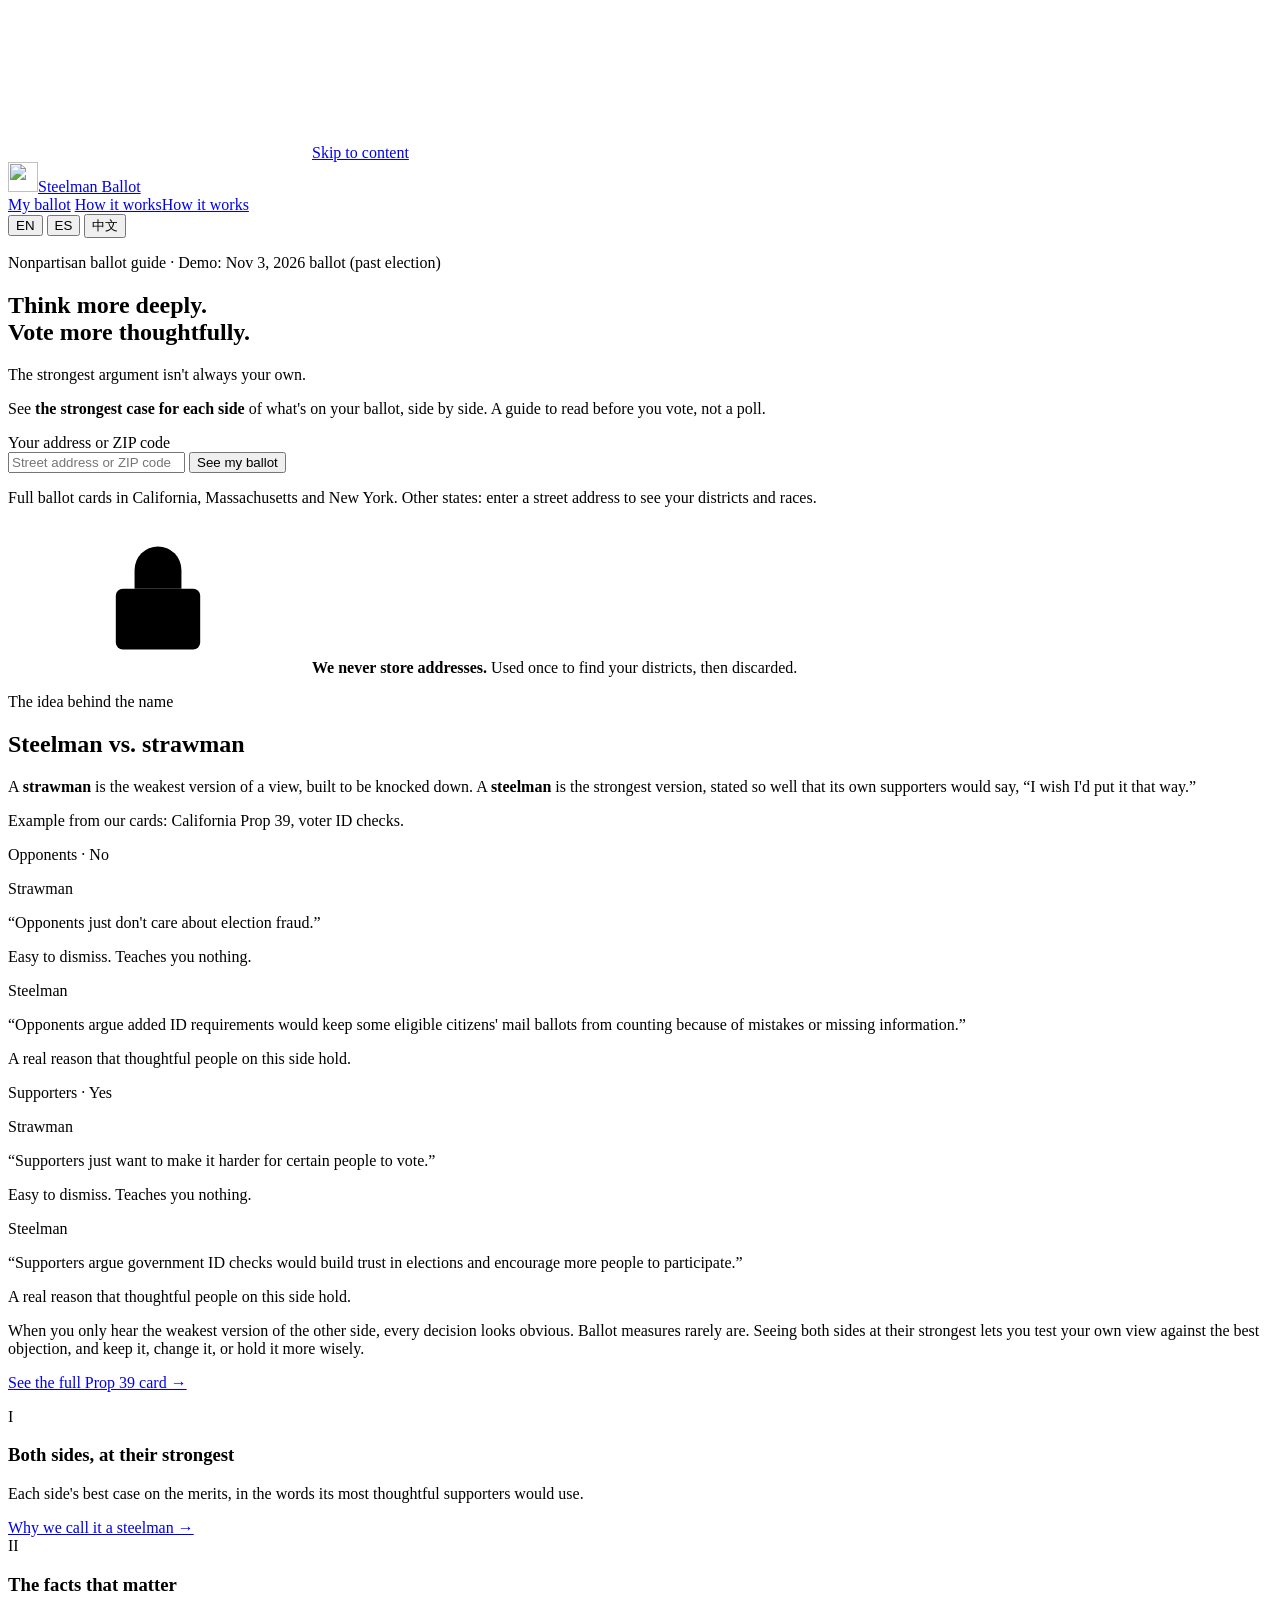
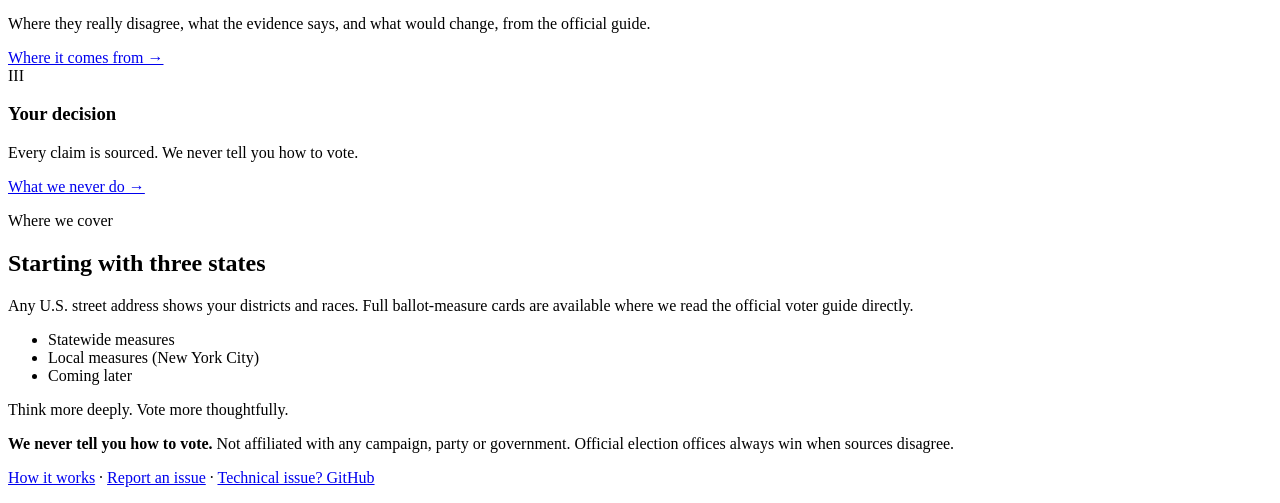
==== commit bf22524c: "Home: shorter demo line (EN/ES/ZH) Co-Authored-By: Claude Opus 5.5 <noreply@anthropic.com>" ====
--- a/frontend/index.html
+++ b/frontend/index.html
@@ -48,7 +48,7 @@
     <section id="view-home" class="view">
       <div class="hero">
         <div class="wrap">
-          <p class="eyebrow" data-i18n="hero.eyebrow">Nonpartisan ballot guide · Demo: the November 3, 2026 ballot (election already held)</p>
+          <p class="eyebrow" data-i18n="hero.eyebrow">Nonpartisan ballot guide · Demo: Nov 3, 2026 ballot (past election)</p>
           <h1><span data-i18n="hero.h1a">Think more deeply.</span><br><span data-i18n="hero.h1b">Vote more thoughtfully.</span></h1>
           <p class="lede" data-i18n="hero.lede">The strongest argument isn't always your own.</p>
           <p class="sub purpose"><span data-i18n="hero.sub1">See </span><b class="hero-key" data-i18n="hero.sub2">the strongest case for each side</b><span data-i18n="hero.sub3"> of what's on your ballot, side by side. A guide to read before you vote, not a poll.</span></p>
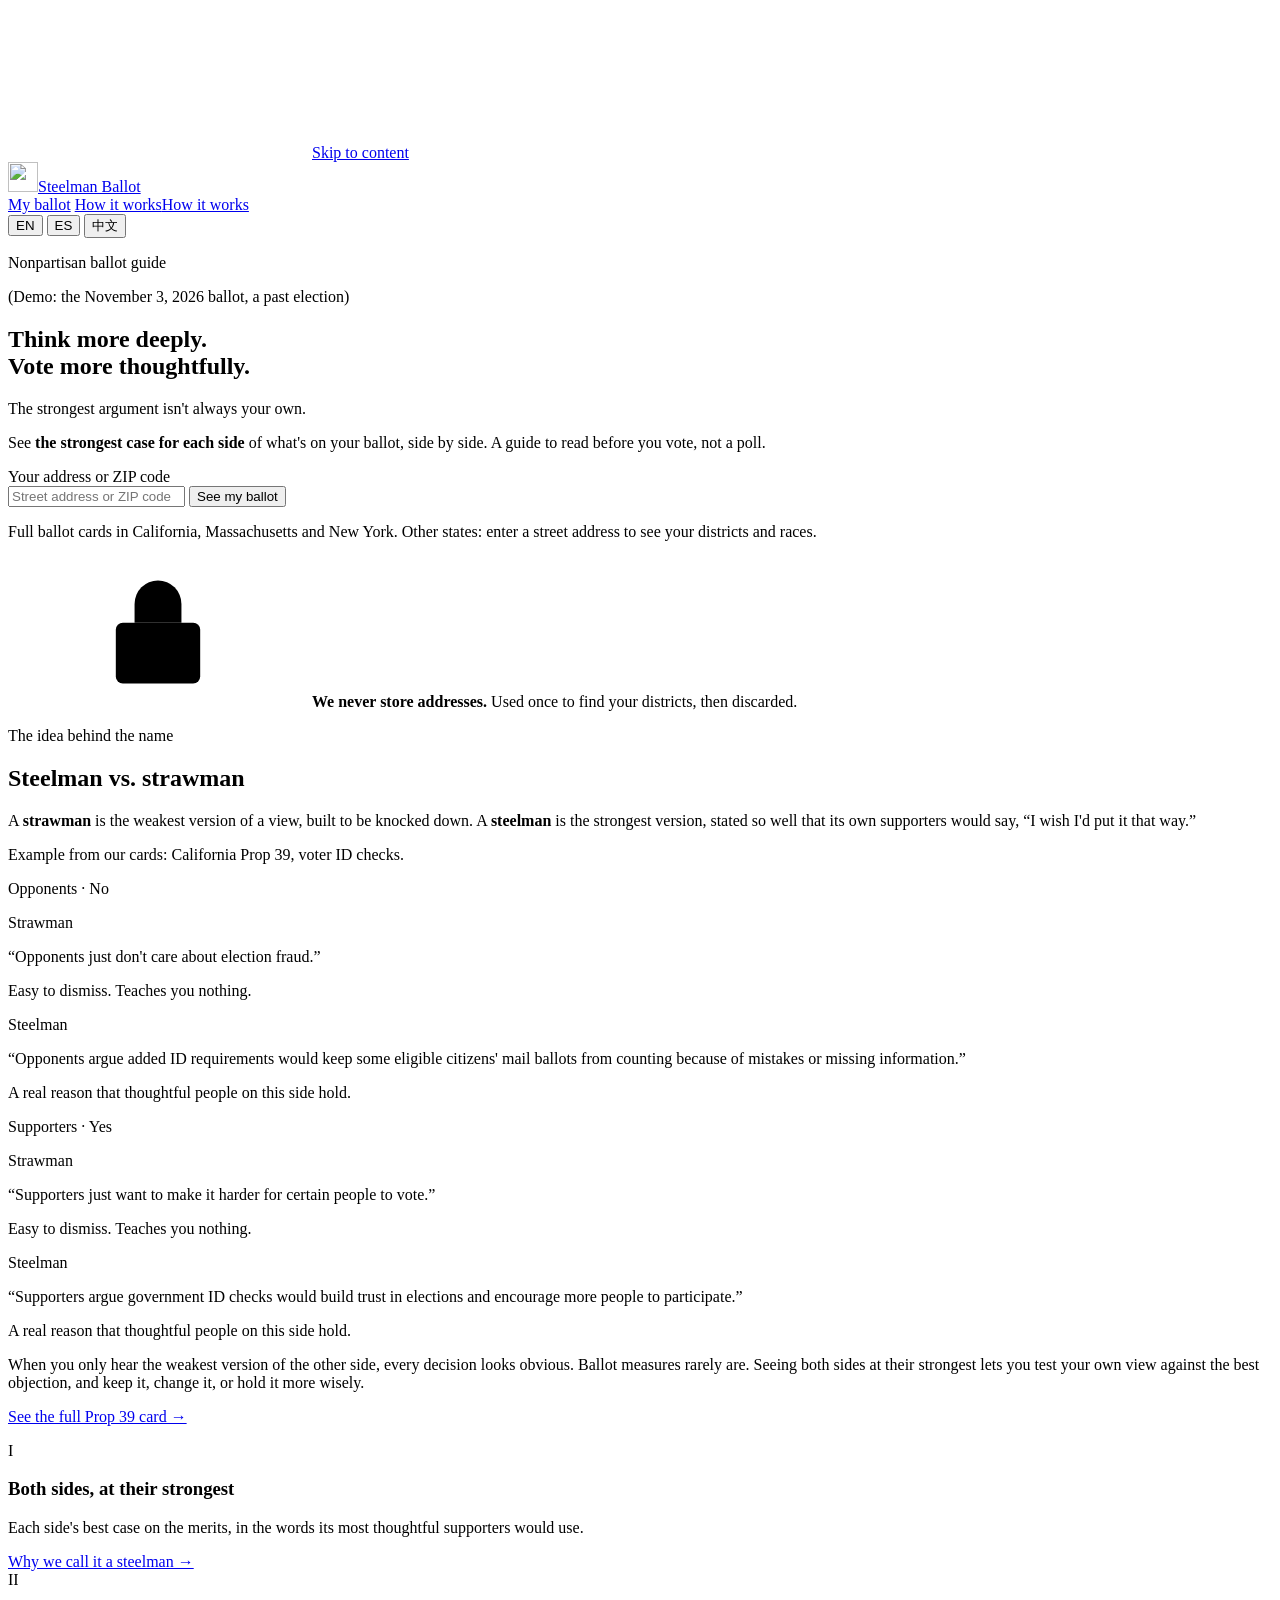
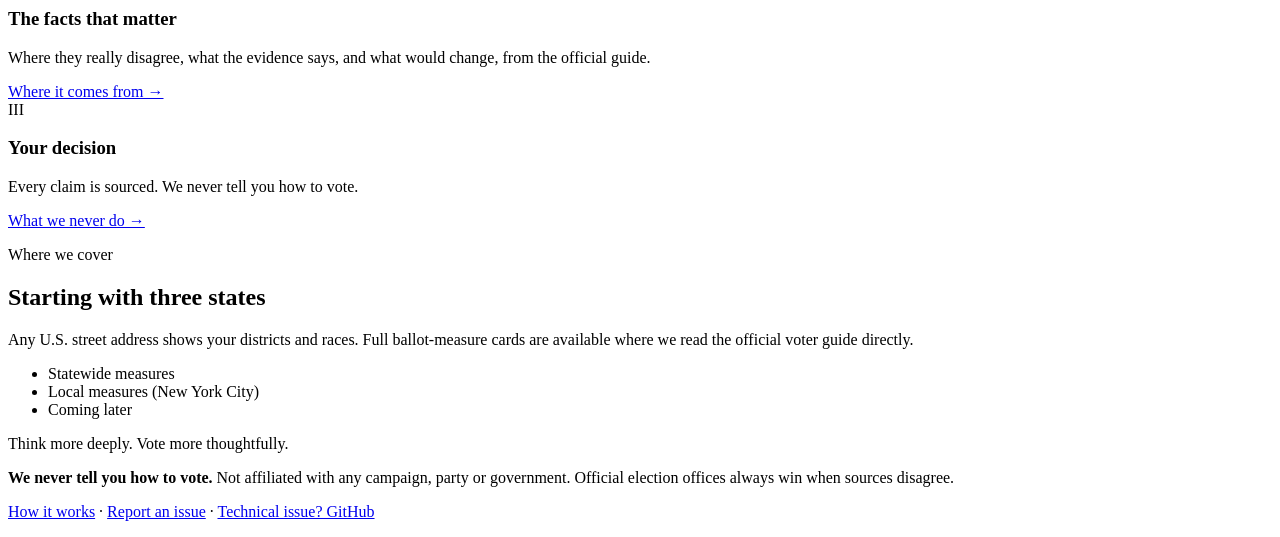
==== commit 70a1152a: "Home: demo note as a quiet line under the guide label (EN/ES/ZH) Co-Authored-By: Claude Opus 5.5 <no" ====
--- a/frontend/index.html
+++ b/frontend/index.html
@@ -48,7 +48,8 @@
     <section id="view-home" class="view">
       <div class="hero">
         <div class="wrap">
-          <p class="eyebrow" data-i18n="hero.eyebrow">Nonpartisan ballot guide · Demo: Nov 3, 2026 ballot (past election)</p>
+          <p class="eyebrow" data-i18n="hero.eyebrow">Nonpartisan ballot guide</p>
+          <p class="demo-note" data-i18n="hero.demonote">(Demo: the November 3, 2026 ballot, a past election)</p>
           <h1><span data-i18n="hero.h1a">Think more deeply.</span><br><span data-i18n="hero.h1b">Vote more thoughtfully.</span></h1>
           <p class="lede" data-i18n="hero.lede">The strongest argument isn't always your own.</p>
           <p class="sub purpose"><span data-i18n="hero.sub1">See </span><b class="hero-key" data-i18n="hero.sub2">the strongest case for each side</b><span data-i18n="hero.sub3"> of what's on your ballot, side by side. A guide to read before you vote, not a poll.</span></p>
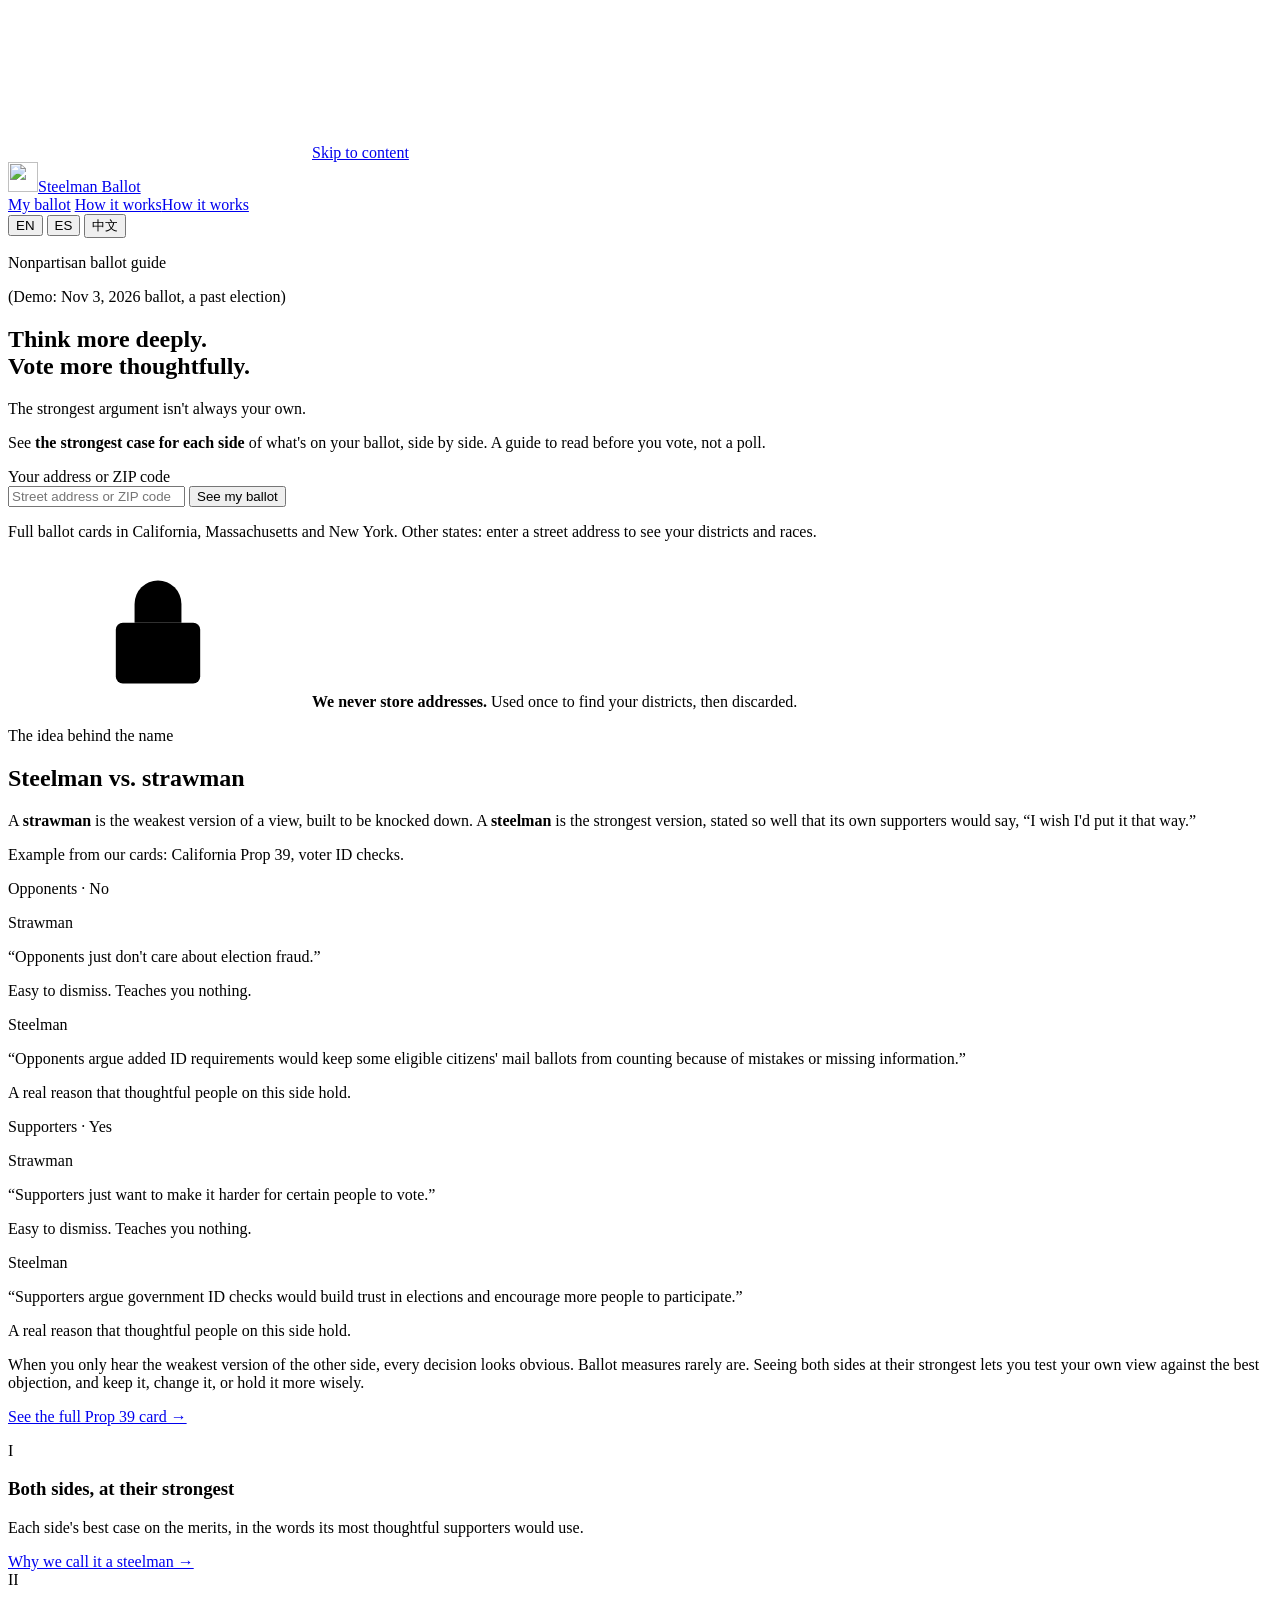
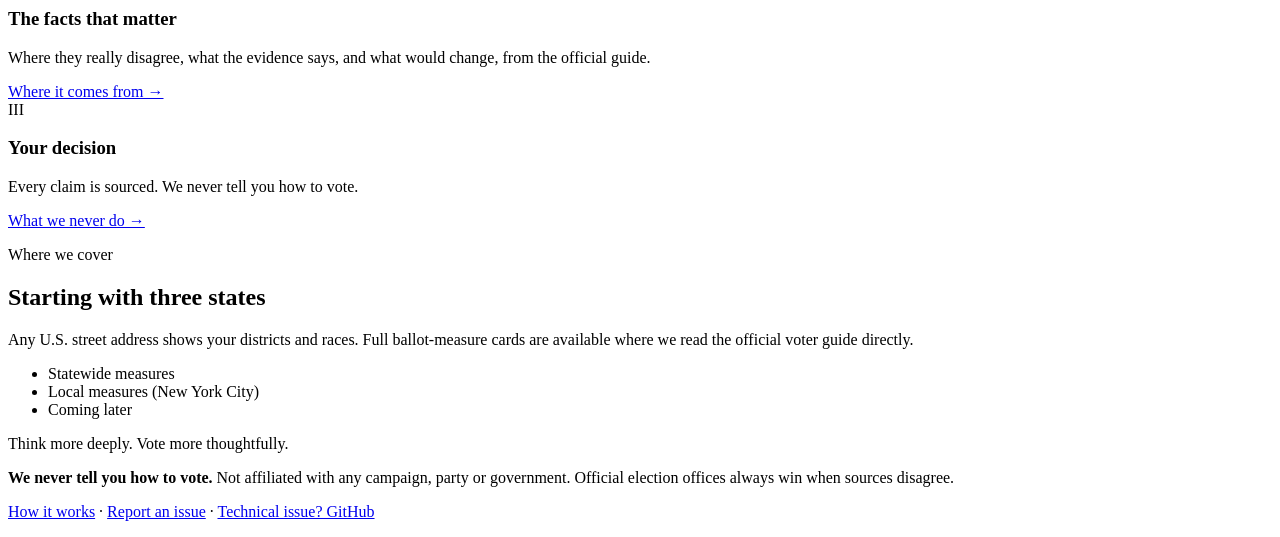
==== commit 6d6026cf: "Home: label and demo note on one line, wrapping on phones Co-Authored-By: Claude Opus 5.5 <noreply@a" ====
--- a/frontend/index.html
+++ b/frontend/index.html
@@ -48,8 +48,8 @@
     <section id="view-home" class="view">
       <div class="hero">
         <div class="wrap">
-          <p class="eyebrow" data-i18n="hero.eyebrow">Nonpartisan ballot guide</p>
-          <p class="demo-note" data-i18n="hero.demonote">(Demo: the November 3, 2026 ballot, a past election)</p>
+          <div class="eyebrow-row"><p class="eyebrow" data-i18n="hero.eyebrow">Nonpartisan ballot guide</p>
+          <p class="demo-note" data-i18n="hero.demonote">(Demo: Nov 3, 2026 ballot, a past election)</p></div>
           <h1><span data-i18n="hero.h1a">Think more deeply.</span><br><span data-i18n="hero.h1b">Vote more thoughtfully.</span></h1>
           <p class="lede" data-i18n="hero.lede">The strongest argument isn't always your own.</p>
           <p class="sub purpose"><span data-i18n="hero.sub1">See </span><b class="hero-key" data-i18n="hero.sub2">the strongest case for each side</b><span data-i18n="hero.sub3"> of what's on your ballot, side by side. A guide to read before you vote, not a poll.</span></p>
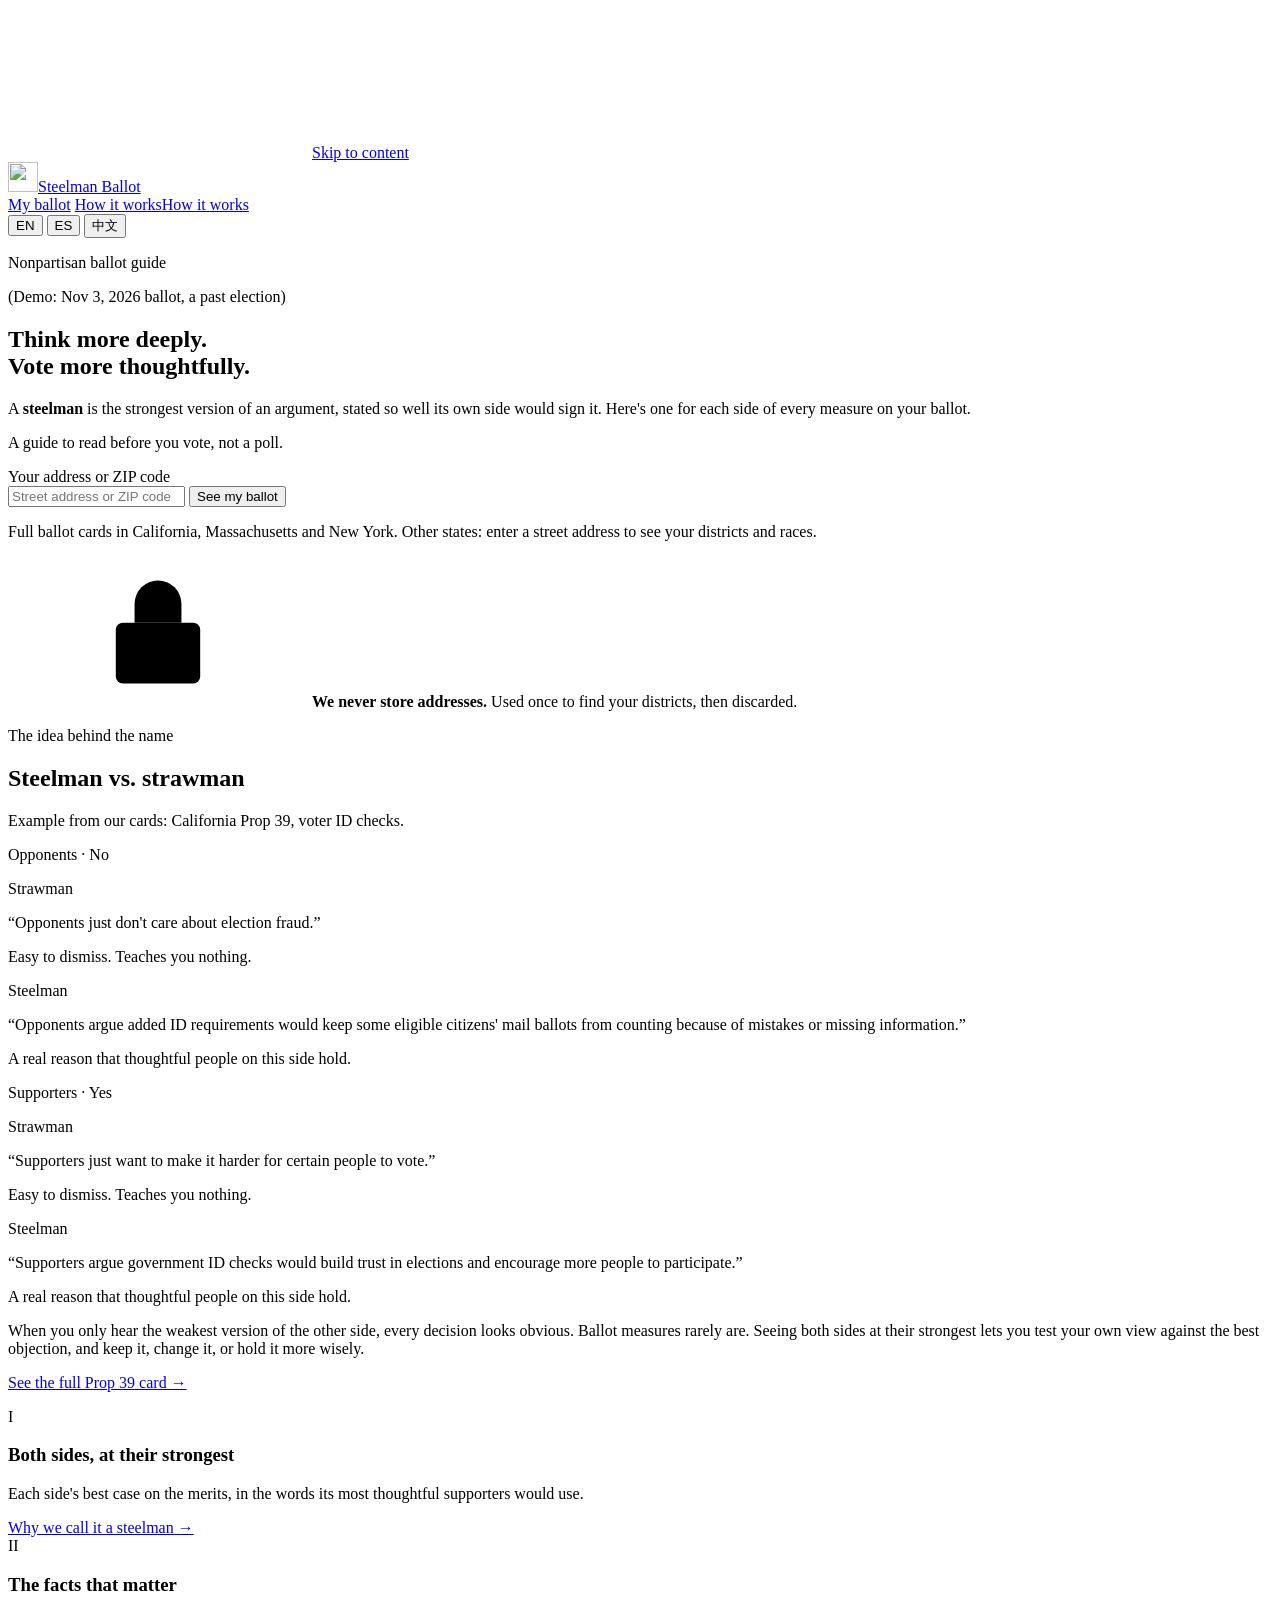
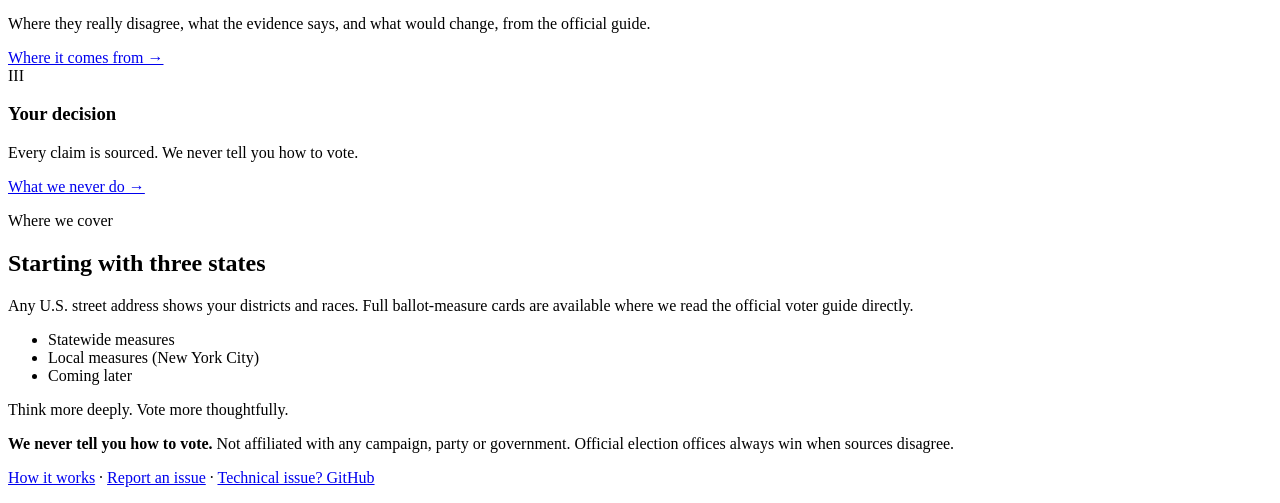
==== commit e27de5df: "Cards lead with the short version; two-column sides, view menu, collapsible detail, named sources; b" ====
--- a/frontend/index.html
+++ b/frontend/index.html
@@ -51,8 +51,8 @@
           <div class="eyebrow-row"><p class="eyebrow" data-i18n="hero.eyebrow">Nonpartisan ballot guide</p>
           <p class="demo-note" data-i18n="hero.demonote">(Demo: Nov 3, 2026 ballot, a past election)</p></div>
           <h1><span data-i18n="hero.h1a">Think more deeply.</span><br><span data-i18n="hero.h1b">Vote more thoughtfully.</span></h1>
-          <p class="lede" data-i18n="hero.lede">The strongest argument isn't always your own.</p>
-          <p class="sub purpose"><span data-i18n="hero.sub1">See </span><b class="hero-key" data-i18n="hero.sub2">the strongest case for each side</b><span data-i18n="hero.sub3"> of what's on your ballot, side by side. A guide to read before you vote, not a poll.</span></p>
+          <p class="sub purpose steel-line"><span data-i18n="hero.st1">A </span><b class="hero-key" data-i18n="hero.st2">steelman</b><span data-i18n="hero.st3"> is the strongest version of an argument, stated so well its own side would sign it. Here's one for each side of every measure on your ballot.</span></p>
+          <p class="not-poll" data-i18n="hero.notpoll2">A guide to read before you vote, not a poll.</p>
 
           <form id="address-form" class="lookup" autocomplete="off">
             <label for="address" class="sr-heading" data-i18n="form.label">Your address or ZIP code</label>
@@ -94,7 +94,6 @@
           <div data-langblock="en">
           <p class="eyebrow">The idea behind the name</p>
           <h2 id="idea-title">Steelman vs. strawman</h2>
-          <p class="idea-lede">A <b>strawman</b> is the weakest version of a view, built to be knocked down. A <b>steelman</b> is the strongest version, stated so well that its own supporters would say, “I wish I'd put it that way.”</p>
           <p class="muted">Example from our cards: California Prop 39, voter ID checks.</p>
           <div class="compare2">
             <div class="cmp-col">
@@ -114,7 +113,6 @@
           <div data-langblock="es" lang="es" hidden>
           <p class="eyebrow">La idea detrás del nombre</p>
           <h2>Steelman vs. strawman</h2>
-          <p class="idea-lede">Un <b>strawman</b> es la versión más débil de una opinión, hecha para derribarla. Un <b>steelman</b> es la versión más sólida, expresada tan bien que sus propios defensores dirían: “Ojalá lo hubiera dicho así”.</p>
           <p class="muted">Ejemplo de nuestras fichas: Proposición 39 de California, verificación de identidad para votar.</p>
           <div class="compare2">
             <div class="cmp-col">
@@ -134,7 +132,6 @@
           <div data-langblock="zh" lang="zh-Hans" hidden>
           <p class="eyebrow">名称背后的理念</p>
           <h2>Steelman 与 strawman</h2>
-          <p class="idea-lede"><b>Strawman</b>是某种观点最弱的版本，专为被驳倒而设。<b>Steelman</b>则是最有力的版本，表述得好到连其支持者都会说：“我真希望自己能这么说。”</p>
           <p class="muted">示例：加州第39号提案（投票身份核查）。</p>
           <div class="compare2">
             <div class="cmp-col">
@@ -186,17 +183,22 @@
       <div data-langblock="en">
       <p class="eyebrow">Methodology</p>
       <h1>How it works</h1>
-      <h2>Why we built it</h2>
+      <details class="faq"><summary>Why did we build this?</summary><div class="faq-body">
       <p class="lede">Democracy works better when people disagree well.</p>
       <p>Ballots ask us to settle questions experts spend months on. Most of what reaches us is written to persuade. We put what would actually change next to the strongest case for every side, so you can decide for yourself.</p>
-      <h2>Why “Steelman”?</h2>
+      </div></details>
+      <details class="faq"><summary>What's a steelman?</summary><div class="faq-body">
       <p>A <b>strawman</b> is the weakest version of a view, built to be knocked down. A <b>steelman</b> is the strongest version, stated so well that its own supporters would say, “I wish I'd put it that way.” <a href="#idea">See the side-by-side example →</a></p>
-      <h2>Why it matters for your ballot</h2>
+      </div></details>
+      <details class="faq"><summary>Why does it matter for my ballot?</summary><div class="faq-body">
       <p>When you only hear the weakest version of the other side, every decision looks obvious. Ballot measures rarely are. Seeing both sides at their strongest lets you test your own view against the best objection, and keep it, change it, or hold it more wisely.</p>
-      <h2 class="part-break">How a card is made</h2>
-      <ol class="steps">
-        <li><h3>We find your ballot</h3><p>The U.S. Census Bureau matches your address to your districts (a ZIP code alone gives statewide measures). Then we read the list of measures from your state's or city's <b>official voter guide</b>. Your address is used once and never stored.</p></li>
-        <li><h3>We read only official and nonpartisan sources</h3>
+      </div></details>
+      <h2 class="faq-group">How a card is made</h2>
+      <details class="faq"><summary>How do you find my ballot?</summary><div class="faq-body">
+        <h3>We find your ballot</h3><p>The U.S. Census Bureau matches your address to your districts (a ZIP code alone gives statewide measures). Then we read the list of measures from your state's or city's <b>official voter guide</b>. Your address is used once and never stored.</p>
+      </div></details>
+      <details class="faq"><summary>Where does the information come from?</summary><div class="faq-body">
+        <h3>We read only official and nonpartisan sources</h3>
           <p>Every card is built from your state's or city's <b>official voter guide</b>, and nothing else. If sources disagree, the official ballot wins.</p>
           <details class="srcs-more"><summary>See the official source for each state</summary>
           <table class="srcs">
@@ -206,8 +208,10 @@
             <tr><td>New York City</td><td>NYC Votes (Campaign Finance Board)</td><td>Summary of each proposal and of public statements for and against</td></tr>
           </table>
           <p>Candidate records come from Congress.gov, Open States and the Federal Election Commission.</p>
-          </details></li>
-        <li><h3>The AI Writer drafts each card. The AI Challenger tries to break it.</h3>
+          </details>
+      </div></details>
+      <details class="faq"><summary>Who writes the cards, and how are they checked?</summary><div class="faq-body">
+        <h3>The AI Writer drafts each card. The AI Challenger tries to break it.</h3>
           <h4 class="part">1 · The AI Writer</h4>
           <p>Working only from the official pages, it writes:</p>
           <ul class="tests">
@@ -231,8 +235,10 @@
             <li><b>Swap test.</b> It checks tone, not facts: it imagines the two sides traded places, so the supporters' case sits under “No” and the opponents' under “Yes”, and asks whether either case is written more warmly, more confidently or with stronger words than the other. If so, the wording is evened out.</li>
             <li><b>Source check.</b> Every claim is checked against the page it came from, and every number against the official analysis.</li>
           </ul>
-          <p>Anything that fails goes back to the AI Writer with specific fixes, for up to three rewrites. If problems remain, the card is marked <b>“steelman unverified.”</b></p></li>
-        <li><h3>We test the cards' accuracy</h3>
+          <p>Anything that fails goes back to the AI Writer with specific fixes, for up to three rewrites. If problems remain, the card is marked <b>“steelman unverified.”</b></p>
+      </div></details>
+      <details class="faq"><summary>How accurate is it?</summary><div class="faq-body">
+        <h3>We test the cards' accuracy</h3>
           <p><b>Fairness, in every state:</b> all 28 measure cards passed the AI Challenger's review.</p>
           <p><b>Accuracy:</b> to check the work, we (the people who built this site) ran a separate AI grader, used only for testing, on 6 California cards (Props 1, 3, 5, 39, 41 and 45). California's official guide includes the nonpartisan Legislative Analyst's analysis, an independent answer key. Results:</p>
           <ul class="tests">
@@ -240,43 +246,54 @@
             <li><b>18 of 18</b> descriptions of what a yes vote, a no vote and the cost would mean were correct.</li>
             <li><b>99%</b> of each side's top points covered. <i>Who decides the top points?</i> Each side does. Before seeing the card, the grader read that side's own official argument and rebuttal and ranked its points by how much the side itself stresses them: its headline, its opening, what its rebuttal repeats.</li>
           </ul>
-          <p class="muted">Each card was graded twice and the scores averaged.</p></li>
-        <li><h3>We keep it fresh and safe</h3><p>Cards refresh daily as an election nears. We read only an allowlist of official sites, strip hidden text that could trick an AI, respect sites that ask not to be read automatically, and cap how much the system can spend. Your address is used once to find your districts, then discarded: never stored or logged.</p></li>
-      </ol>
-      <h2>Honest limits</h2>
+          <p class="muted">Each card was graded twice and the scores averaged.</p>
+      </div></details>
+      <details class="faq"><summary>Is it up to date and safe?</summary><div class="faq-body">
+        <h3>We keep it fresh and safe</h3><p>Cards refresh daily as an election nears. We read only an allowlist of official sites, strip hidden text that could trick an AI, respect sites that ask not to be read automatically, and cap how much the system can spend. Your address is used once to find your districts, then discarded: never stored or logged.</p>
+      </div></details>
+      <details class="faq"><summary>What are the limits?</summary><div class="faq-body">
       <p>Full ballot cards cover three states for now (<a href="#map">see the map</a>). AI can make mistakes: every claim links to its source so you can check, and you can report an issue on any card.</p>
-      <h2 class="part-break">What we believe</h2>
+      </div></details>
+      <details class="faq"><summary>What do you believe?</summary><div class="faq-body">
       <ul class="beliefs-grid">
         <li><svg class="bicon" aria-hidden="true"><use href="#i-scale"/></svg><div><p class="bt">The strongest argument isn't always your own.</p><p class="bd">Knowing the best case against your view is how you hold it wisely, or change it.</p></div></li>
         <li><svg class="bicon" aria-hidden="true"><use href="#i-ballot"/></svg><div><p class="bt">All the facts. All the sides. Your decision.</p><p class="bd">We inform. We never recommend.</p></div></li>
         <li><svg class="bicon" aria-hidden="true"><use href="#i-seal"/></svg><div><p class="bt">Official sources first, always cited.</p><p class="bd">If anything here disagrees with your official ballot, the ballot is right.</p></div></li>
         <li><svg class="bicon" aria-hidden="true"><use href="#i-columns"/></svg><div><p class="bt">Equal treatment, by design.</p><p class="bd">Same structure, space and tone for every side, and no red or blue. No is always on the left, Yes on the right.</p></div></li>
       </ul>
-      <h2>What we never do</h2>
+      </div></details>
+      <details class="faq"><summary>What will you never do?</summary><div class="faq-body">
       <ul class="nevers">
         <li>Tell you how to vote, or predict a result</li>
         <li>Show polls or who's “winning”</li>
         <li>Argue about motives, donors or party labels: we stay on the merits</li>
         <li>Store your address, track you, or show ads. We count only anonymous totals (<a href="/stats">see them</a>)</li>
       </ul>
-      <h2>Who we are</h2>
+      </div></details>
+      <details class="faq"><summary>Who made this?</summary><div class="faq-body">
       <p>An independent, nonpartisan student project, not affiliated with any campaign, party or government. Our code is public on <a href="https://github.com/sophiaruilin/steelman-ballot" rel="noopener noreferrer" target="_blank">GitHub</a>.</p>
       <p class="muted">Based on the principle of charity, Anatol Rapoport's rules for criticism (popularized by Daniel Dennett), and the Ideological Turing Test (Bryan Caplan).</p>
+      </div></details>
       </div>
       <div data-langblock="es" lang="es" hidden>
       <p class="eyebrow">Metodología</p>
       <h1>Cómo funciona</h1>
-      <h2>Por qué lo creamos</h2>
+      <details class="faq"><summary>¿Por qué lo creamos?</summary><div class="faq-body">
       <p class="lede">La democracia funciona mejor cuando la gente sabe discrepar.</p>
       <p>Las boletas nos piden resolver preguntas que a los expertos les toma meses estudiar, y casi todo lo que nos llega está escrito para persuadir. Ponemos lo que realmente cambiaría junto al argumento más sólido de cada lado, para que usted decida.</p>
-      <h2>¿Por qué “Steelman”?</h2>
+      </div></details>
+      <details class="faq"><summary>¿Qué es un steelman?</summary><div class="faq-body">
       <p>Un <b>strawman</b> es la versión más débil de una opinión, hecha para derribarla. Un <b>steelman</b> es la versión más sólida, expresada tan bien que sus propios defensores dirían: “Ojalá lo hubiera dicho así”. <a href="#idea">Vea el ejemplo lado a lado →</a></p>
-      <h2>Por qué importa para su boleta</h2>
+      </div></details>
+      <details class="faq"><summary>¿Por qué importa para mi boleta?</summary><div class="faq-body">
       <p>Cuando solo escucha la versión más débil del otro lado, toda decisión parece obvia. Las medidas en la boleta rara vez lo son. Ver ambos lados en su mejor versión le permite poner a prueba su opinión frente a la mejor objeción, y mantenerla, cambiarla o sostenerla con más sabiduría.</p>
-      <h2 class="part-break">Cómo se hace cada ficha</h2>
-      <ol class="steps">
-        <li><h3>Encontramos su boleta</h3><p>La Oficina del Censo de EE. UU. asocia su dirección con sus distritos (un código postal basta para las medidas estatales). Luego leemos la lista de medidas en la <b>guía oficial para votantes</b> de su estado o ciudad. Su dirección se usa una vez y nunca se guarda.</p></li>
-        <li><h3>Solo leemos fuentes oficiales e imparciales</h3>
+      </div></details>
+      <h2 class="faq-group">Cómo se hace cada ficha</h2>
+      <details class="faq"><summary>¿Cómo encuentran mi boleta?</summary><div class="faq-body">
+        <h3>Encontramos su boleta</h3><p>La Oficina del Censo de EE. UU. asocia su dirección con sus distritos (un código postal basta para las medidas estatales). Luego leemos la lista de medidas en la <b>guía oficial para votantes</b> de su estado o ciudad. Su dirección se usa una vez y nunca se guarda.</p>
+      </div></details>
+      <details class="faq"><summary>¿De dónde sale la información?</summary><div class="faq-body">
+        <h3>Solo leemos fuentes oficiales e imparciales</h3>
           <p>Cada ficha se basa en la <b>guía oficial para votantes</b> de su estado o ciudad, y en nada más. Si las fuentes no coinciden, prevalece la boleta oficial.</p>
           <details class="srcs-more"><summary>Ver la fuente oficial de cada estado</summary>
           <table class="srcs">
@@ -286,8 +303,10 @@
             <tr><td>Ciudad de Nueva York</td><td>NYC Votes (Junta de Financiamiento de Campañas)</td><td>Resumen de cada propuesta y de las declaraciones públicas a favor y en contra</td></tr>
           </table>
           <p>Los historiales de los candidatos provienen de Congress.gov, Open States y la Comisión Federal de Elecciones.</p>
-          </details></li>
-        <li><h3>La IA Redactora escribe cada ficha. La IA Retadora intenta desarmarla.</h3>
+          </details>
+      </div></details>
+      <details class="faq"><summary>¿Quién escribe las fichas y cómo se revisan?</summary><div class="faq-body">
+        <h3>La IA Redactora escribe cada ficha. La IA Retadora intenta desarmarla.</h3>
           <h4 class="part">1 · La IA Redactora</h4>
           <p>Trabajando solo con las páginas oficiales, escribe:</p>
           <ul class="tests">
@@ -311,8 +330,10 @@
             <li><b>Prueba del intercambio.</b> Revisa el tono, no los hechos: imagina que los dos lados cambian de lugar, con el argumento de los partidarios bajo “No” y el de los opositores bajo “Sí”, y pregunta si alguno está escrito con más calidez, más seguridad o palabras más fuertes que el otro. Si es así, se equilibra la redacción.</li>
             <li><b>Verificación de fuentes.</b> Cada afirmación se compara con la página de donde salió, y cada número con el análisis oficial.</li>
           </ul>
-          <p>Lo que no aprueba vuelve a la IA Redactora con correcciones concretas, hasta tres reescrituras. Si quedan problemas, la ficha se marca como <b>“steelman sin verificar”</b>.</p></li>
-        <li><h3>Ponemos a prueba la exactitud de las fichas</h3>
+          <p>Lo que no aprueba vuelve a la IA Redactora con correcciones concretas, hasta tres reescrituras. Si quedan problemas, la ficha se marca como <b>“steelman sin verificar”</b>.</p>
+      </div></details>
+      <details class="faq"><summary>¿Qué tan exacto es?</summary><div class="faq-body">
+        <h3>Ponemos a prueba la exactitud de las fichas</h3>
           <p><b>Imparcialidad, en todos los estados:</b> las 28 fichas de medidas aprobaron la revisión de la IA Retadora.</p>
           <p><b>Exactitud:</b> para verificar el trabajo, nosotros (quienes creamos este sitio) usamos una IA calificadora aparte, solo para pruebas, en 6 fichas de California (Props. 1, 3, 5, 39, 41 y 45). La guía oficial de California incluye el análisis imparcial del Analista Legislativo, una clave de respuestas independiente. Resultados:</p>
           <ul class="tests">
@@ -320,43 +341,54 @@
             <li><b>18 de 18</b> descripciones correctas de lo que significa votar sí, votar no y el costo.</li>
             <li><b>99 %</b> de los puntos principales de cada lado cubiertos. <i>¿Quién decide cuáles son los principales?</i> Cada lado. Antes de ver la ficha, la calificadora leyó el argumento oficial y la refutación de ese lado y ordenó sus puntos según cuánto los destaca el propio lado: su titular, su inicio y lo que repite su refutación.</li>
           </ul>
-          <p class="muted">Cada ficha se calificó dos veces y se promediaron los resultados.</p></li>
-        <li><h3>La mantenemos actualizada y segura</h3><p>Las fichas se actualizan a diario cuando se acerca una elección. Solo leemos una lista aprobada de sitios oficiales, quitamos texto oculto que podría engañar a una IA, respetamos los sitios que piden no ser leídos automáticamente y limitamos cuánto puede gastar el sistema. Su dirección se usa una vez para encontrar sus distritos y luego se descarta: nunca se guarda ni se registra.</p></li>
-      </ol>
-      <h2>Límites, con honestidad</h2>
+          <p class="muted">Cada ficha se calificó dos veces y se promediaron los resultados.</p>
+      </div></details>
+      <details class="faq"><summary>¿Está actualizado y es seguro?</summary><div class="faq-body">
+        <h3>La mantenemos actualizada y segura</h3><p>Las fichas se actualizan a diario cuando se acerca una elección. Solo leemos una lista aprobada de sitios oficiales, quitamos texto oculto que podría engañar a una IA, respetamos los sitios que piden no ser leídos automáticamente y limitamos cuánto puede gastar el sistema. Su dirección se usa una vez para encontrar sus distritos y luego se descarta: nunca se guarda ni se registra.</p>
+      </div></details>
+      <details class="faq"><summary>¿Cuáles son los límites?</summary><div class="faq-body">
       <p>Por ahora, las fichas completas cubren tres estados (<a href="#map">vea el mapa</a>). La IA puede equivocarse: cada afirmación enlaza a su fuente para que usted la verifique, y puede reportar un problema en cualquier ficha.</p>
-      <h2 class="part-break">En qué creemos</h2>
+      </div></details>
+      <details class="faq"><summary>¿En qué creen?</summary><div class="faq-body">
       <ul class="beliefs-grid">
         <li><svg class="bicon" aria-hidden="true"><use href="#i-scale"/></svg><div><p class="bt">El argumento más sólido no siempre es el suyo.</p><p class="bd">Conocer el mejor argumento en contra es como se sostiene una opinión con sabiduría, o se cambia.</p></div></li>
         <li><svg class="bicon" aria-hidden="true"><use href="#i-ballot"/></svg><div><p class="bt">Todos los hechos. Todos los lados. Su decisión.</p><p class="bd">Informamos. Nunca recomendamos.</p></div></li>
         <li><svg class="bicon" aria-hidden="true"><use href="#i-seal"/></svg><div><p class="bt">Fuentes oficiales primero, siempre citadas.</p><p class="bd">Si algo aquí no coincide con su boleta oficial, la boleta tiene la razón.</p></div></li>
         <li><svg class="bicon" aria-hidden="true"><use href="#i-columns"/></svg><div><p class="bt">Trato igualitario, por diseño.</p><p class="bd">La misma estructura, espacio y tono para cada lado, y nada de rojo ni azul. El No siempre a la izquierda, el Sí a la derecha.</p></div></li>
       </ul>
-      <h2>Lo que nunca hacemos</h2>
+      </div></details>
+      <details class="faq"><summary>¿Qué nunca harán?</summary><div class="faq-body">
       <ul class="nevers">
         <li>Decirle cómo votar o predecir un resultado</li>
         <li>Mostrar encuestas o quién “va ganando”</li>
         <li>Discutir motivos, donantes o partidos: nos quedamos en el fondo</li>
         <li>Guardar su dirección, rastrearle o mostrar anuncios. Solo contamos totales anónimos (<a href="/stats">verlos</a>)</li>
       </ul>
-      <h2>Quiénes somos</h2>
+      </div></details>
+      <details class="faq"><summary>¿Quién lo creó?</summary><div class="faq-body">
       <p>Un proyecto estudiantil independiente e imparcial, sin afiliación con ninguna campaña, partido ni gobierno. Nuestro código es público en <a href="https://github.com/sophiaruilin/steelman-ballot" rel="noopener noreferrer" target="_blank">GitHub</a>.</p>
       <p class="muted">Basado en el principio de caridad, las reglas de crítica de Anatol Rapoport (popularizadas por Daniel Dennett) y la Prueba de Turing Ideológica (Bryan Caplan).</p>
+      </div></details>
       </div>
       <div data-langblock="zh" lang="zh-Hans" hidden>
       <p class="eyebrow">方法</p>
       <h1>运作方式</h1>
-      <h2>我们为何创建它</h2>
+      <details class="faq"><summary>我们为什么做这个？</summary><div class="faq-body">
       <p class="lede">当人们善于表达分歧时，民主运作得更好。</p>
       <p>选票要求我们裁决专家需要研究数月的问题，而我们接触到的内容大多是为了说服。我们把实际会发生的变化与双方最有力的论点并列呈现，让您自己做决定。</p>
-      <h2>为什么叫“Steelman”？</h2>
+      </div></details>
+      <details class="faq"><summary>什么是 steelman？</summary><div class="faq-body">
       <p><b>Strawman</b>是某种观点最弱的版本，专为被驳倒而设。<b>Steelman</b>则是最有力的版本，表述得好到连其支持者都会说：“我真希望自己能这么说。” <a href="#idea">查看并排示例 →</a></p>
-      <h2>为什么这对您的选票很重要</h2>
+      </div></details>
+      <details class="faq"><summary>这对我的选票为什么重要？</summary><div class="faq-body">
       <p>如果只听到对方最弱的说法，每个决定都显得理所当然。但投票提案很少如此。看到双方最有力的论点，您才能用最好的反对意见检验自己的看法，然后坚持、改变，或更明智地持有它。</p>
-      <h2 class="part-break">每张卡片如何制作</h2>
-      <ol class="steps">
-        <li><h3>找到您的选票</h3><p>由美国人口普查局将您的地址对应到所属选区（只填邮编即可查看全州提案）。然后我们从您所在州或城市的<b>官方选民指南</b>读取投票提案清单。您的地址只使用一次，绝不保存。</p></li>
-        <li><h3>只读取官方和无党派来源</h3>
+      </div></details>
+      <h2 class="faq-group">每张卡片如何制作</h2>
+      <details class="faq"><summary>如何找到我的选票？</summary><div class="faq-body">
+        <h3>找到您的选票</h3><p>由美国人口普查局将您的地址对应到所属选区（只填邮编即可查看全州提案）。然后我们从您所在州或城市的<b>官方选民指南</b>读取投票提案清单。您的地址只使用一次，绝不保存。</p>
+      </div></details>
+      <details class="faq"><summary>信息从哪里来？</summary><div class="faq-body">
+        <h3>只读取官方和无党派来源</h3>
           <p>每张卡片只依据您所在州或城市的<b>官方选民指南</b>编写。来源不一致时，以官方选票为准。</p>
           <details class="srcs-more"><summary>查看各州的官方来源</summary>
           <table class="srcs">
@@ -367,8 +399,10 @@
             <tr><td>康涅狄格州</td><td>州务卿</td><td>2026年无全州提案；镇级提案尚未覆盖</td></tr>
           </table>
           <p>候选人记录来自 Congress.gov、Open States 和联邦选举委员会。</p>
-          </details></li>
-        <li><h3>AI撰稿者撰写每张卡片，AI挑战者尽力挑出毛病。</h3>
+          </details>
+      </div></details>
+      <details class="faq"><summary>谁撰写卡片？如何核查？</summary><div class="faq-body">
+        <h3>AI撰稿者撰写每张卡片，AI挑战者尽力挑出毛病。</h3>
           <h4 class="part">1 · AI撰稿者</h4>
           <p>它只依据官方页面撰写：</p>
           <ul class="tests">
@@ -392,8 +426,10 @@
             <li><b>对调测试。</b>检查语气，而非事实：设想双方互换位置，把支持者的论点放在“反对”下、反对者的论点放在“赞成”下，再看哪一方的论点写得更亲切、更确定或用词更强。如果有，就把措辞调整到对等。</li>
             <li><b>来源核查。</b>每项陈述都对照其来源页面核查，每个数字都对照官方分析核查。</li>
           </ul>
-          <p>未通过的内容会连同具体修改意见退回AI撰稿者，最多重写三次。若仍有问题，卡片会标注<b>“Steelman 未经核实”</b>。</p></li>
-        <li><h3>我们检验卡片的准确性</h3>
+          <p>未通过的内容会连同具体修改意见退回AI撰稿者，最多重写三次。若仍有问题，卡片会标注<b>“Steelman 未经核实”</b>。</p>
+      </div></details>
+      <details class="faq"><summary>准确性如何？</summary><div class="faq-body">
+        <h3>我们检验卡片的准确性</h3>
           <p><b>公正性（所有州）：</b>全部28张提案卡片均通过AI挑战者的审核。</p>
           <p><b>准确性：</b>为核查成果，我们（本网站的建设者）另外使用一个仅用于测试的人工智能评分者，对6张加州卡片（第1、3、5、39、41、45号提案）评分。加州官方指南包含无党派立法分析师的分析，可作为独立的标准答案。结果：</p>
           <ul class="tests">
@@ -401,28 +437,34 @@
             <li>关于投赞成票、投反对票的含义及成本的描述<b>18项全部</b>正确。</li>
             <li>各方主要论点覆盖率<b>99%</b>。<i>谁来决定哪些是主要论点？</i>由各方自己决定：评分者在看到卡片之前，先阅读该方的官方论点和反驳，并按该方自身强调的程度（标题、开头、反驳中反复提到的内容）为论点排序。</li>
           </ul>
-          <p class="muted">每张卡片评分两次，取平均值。</p></li>
-        <li><h3>保持及时与安全</h3><p>临近选举时卡片每日更新。我们只读取经批准的官方网站清单，去除可能误导人工智能的隐藏文字，尊重要求不被自动读取的网站，并限制系统的花费上限。您的地址只用于一次查找选区，随即丢弃，绝不保存或记录。</p></li>
-      </ol>
-      <h2>坦诚说明局限</h2>
+          <p class="muted">每张卡片评分两次，取平均值。</p>
+      </div></details>
+      <details class="faq"><summary>是否及时、安全？</summary><div class="faq-body">
+        <h3>保持及时与安全</h3><p>临近选举时卡片每日更新。我们只读取经批准的官方网站清单，去除可能误导人工智能的隐藏文字，尊重要求不被自动读取的网站，并限制系统的花费上限。您的地址只用于一次查找选区，随即丢弃，绝不保存或记录。</p>
+      </div></details>
+      <details class="faq"><summary>有哪些局限？</summary><div class="faq-body">
       <p>目前完整的选票卡片覆盖三个州（<a href="#map">查看地图</a>）。人工智能可能出错：每项陈述都链接到来源供您核查，您也可以在任何卡片上报告问题。</p>
-      <h2 class="part-break">我们的信念</h2>
+      </div></details>
+      <details class="faq"><summary>你们的信念是什么？</summary><div class="faq-body">
       <ul class="beliefs-grid">
         <li><svg class="bicon" aria-hidden="true"><use href="#i-scale"/></svg><div><p class="bt">最有力的论点，未必是你自己的。</p><p class="bd">了解反对你的最佳论证，才能明智地坚持或改变看法。</p></div></li>
         <li><svg class="bicon" aria-hidden="true"><use href="#i-ballot"/></svg><div><p class="bt">所有事实，所有观点，由你决定。</p><p class="bd">我们提供信息，从不推荐。</p></div></li>
         <li><svg class="bicon" aria-hidden="true"><use href="#i-seal"/></svg><div><p class="bt">官方来源优先，始终注明出处。</p><p class="bd">如与官方选票不一致，以官方选票为准。</p></div></li>
         <li><svg class="bicon" aria-hidden="true"><use href="#i-columns"/></svg><div><p class="bt">平等对待，从设计做起。</p><p class="bd">每一方的结构、篇幅和语气都相同，不用红色或蓝色。反对方始终在左，赞成方始终在右。</p></div></li>
       </ul>
-      <h2>我们绝不做的事</h2>
+      </div></details>
+      <details class="faq"><summary>你们绝不会做什么？</summary><div class="faq-body">
       <ul class="nevers">
         <li>告诉您如何投票或预测结果</li>
         <li>展示民调或谁“领先”</li>
         <li>争论动机、捐款人或党派：我们只就事论事</li>
         <li>保存您的地址、追踪您或展示广告。我们只统计匿名总数（<a href="/stats">查看</a>）</li>
       </ul>
-      <h2>我们是谁</h2>
+      </div></details>
+      <details class="faq"><summary>这是谁做的？</summary><div class="faq-body">
       <p>一个独立、无党派的学生项目，不隶属于任何竞选团队、政党或政府。代码在 <a href="https://github.com/sophiaruilin/steelman-ballot" rel="noopener noreferrer" target="_blank">GitHub</a> 上公开。</p>
       <p class="muted">依据宽容原则、阿纳托尔·拉波波特的批评规则（经丹尼尔·丹尼特推广）以及意识形态图灵测试（布莱恩·卡普兰）。</p>
+      </div></details>
       </div>
     </section>
 
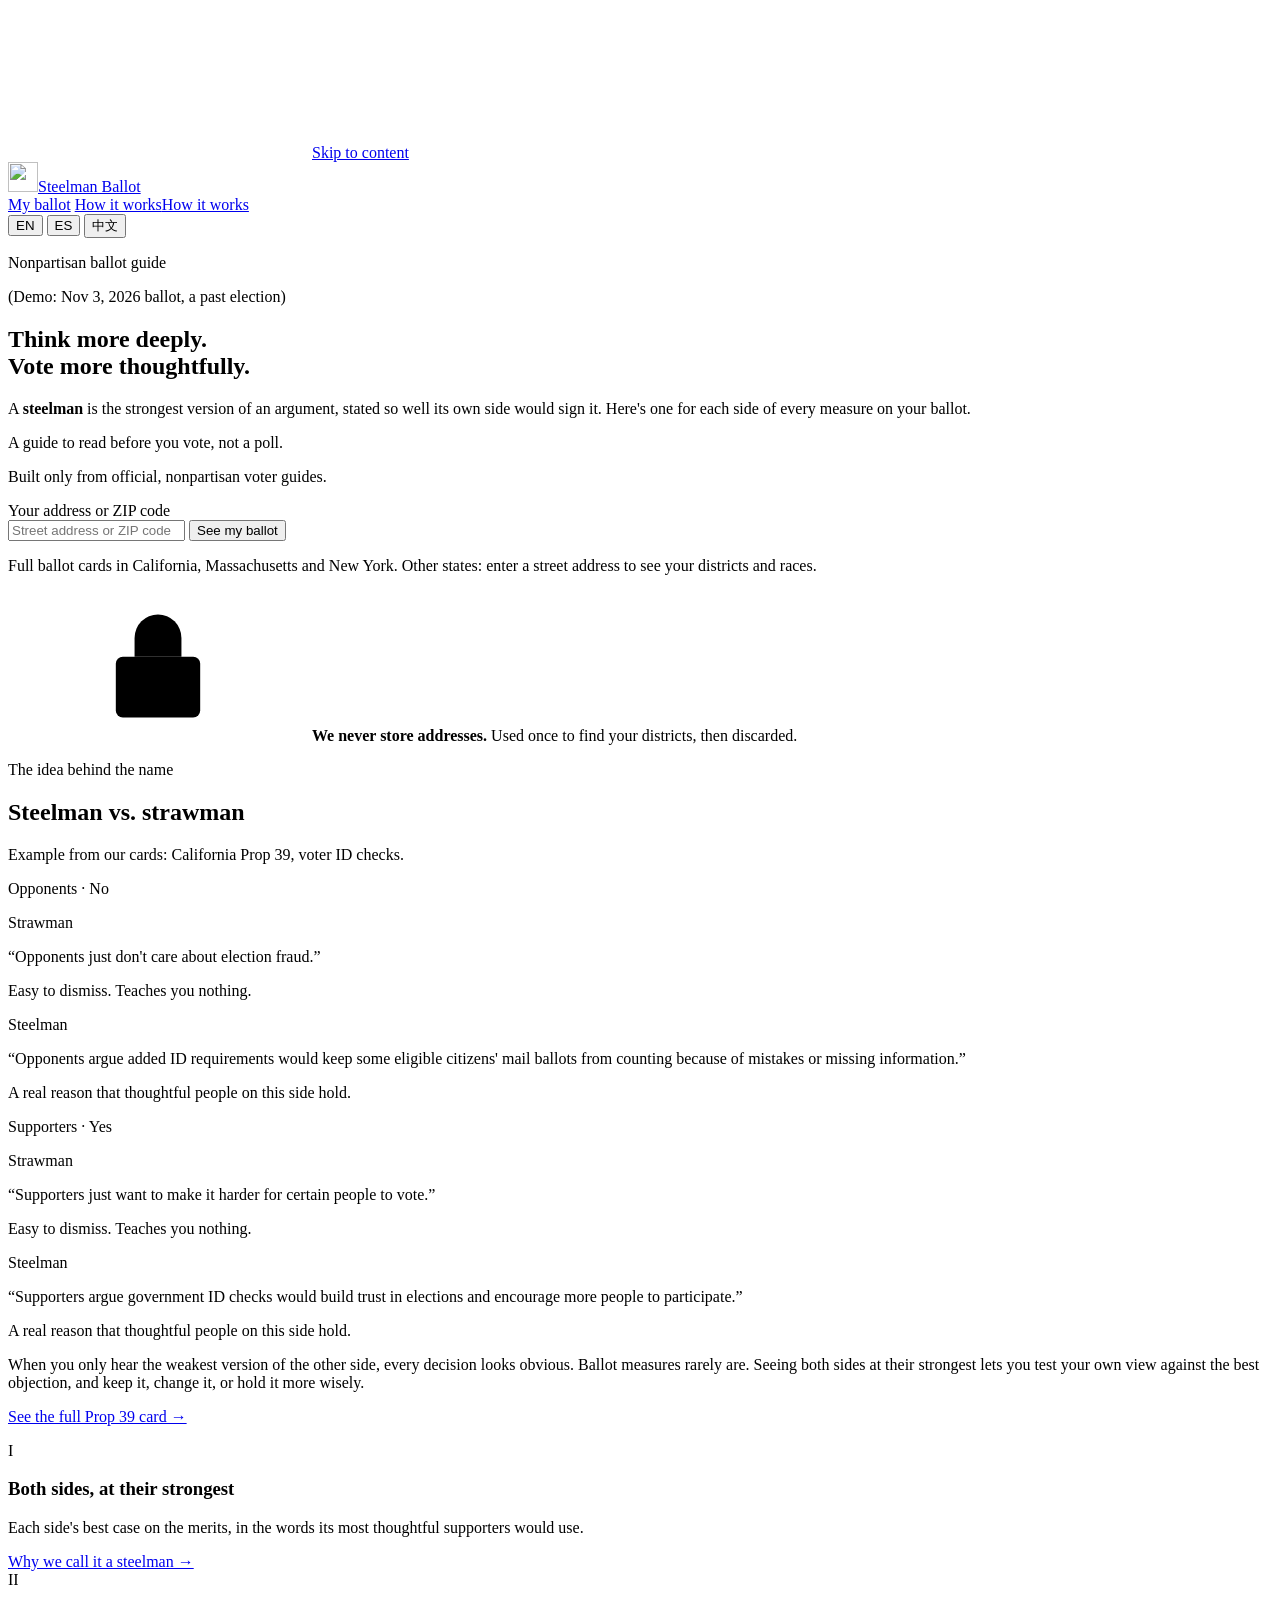
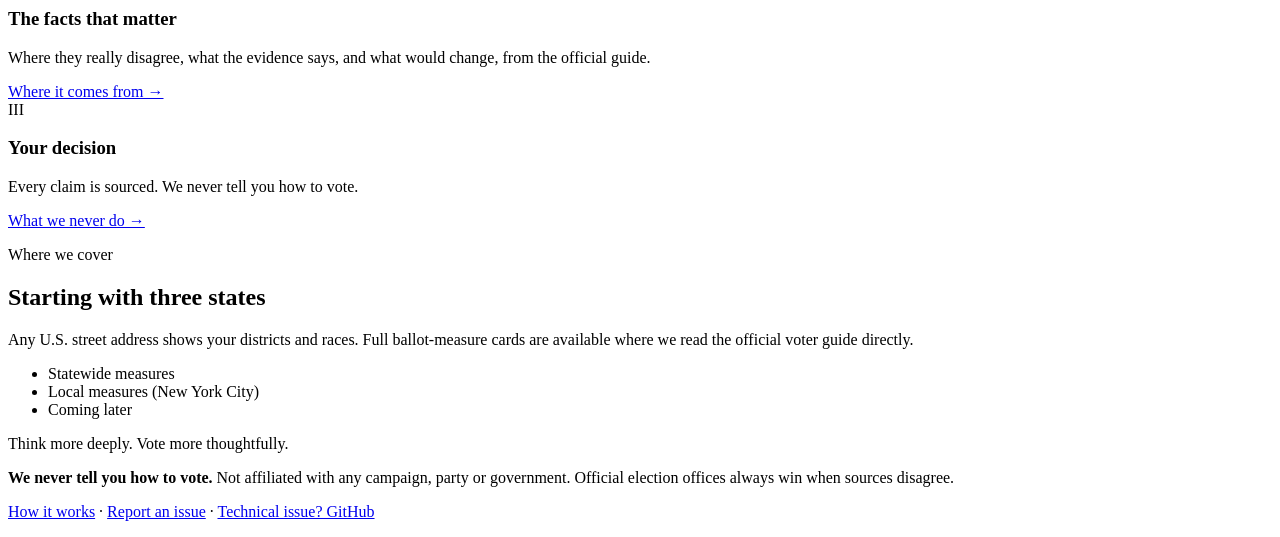
==== commit 73709139: "Show the official, nonpartisan source up front: home line, card source line, first FAQ; instant card" ====
--- a/frontend/index.html
+++ b/frontend/index.html
@@ -53,6 +53,7 @@
           <h1><span data-i18n="hero.h1a">Think more deeply.</span><br><span data-i18n="hero.h1b">Vote more thoughtfully.</span></h1>
           <p class="sub purpose steel-line"><span data-i18n="hero.st1">A </span><b class="hero-key" data-i18n="hero.st2">steelman</b><span data-i18n="hero.st3"> is the strongest version of an argument, stated so well its own side would sign it. Here's one for each side of every measure on your ballot.</span></p>
           <p class="not-poll" data-i18n="hero.notpoll2">A guide to read before you vote, not a poll.</p>
+          <p class="not-poll src-note" data-i18n="hero.sources">Built only from official, nonpartisan voter guides.</p>
 
           <form id="address-form" class="lookup" autocomplete="off">
             <label for="address" class="sr-heading" data-i18n="form.label">Your address or ZIP code</label>
@@ -183,20 +184,6 @@
       <div data-langblock="en">
       <p class="eyebrow">Methodology</p>
       <h1>How it works</h1>
-      <details class="faq"><summary>Why did we build this?</summary><div class="faq-body">
-      <p class="lede">Democracy works better when people disagree well.</p>
-      <p>Ballots ask us to settle questions experts spend months on. Most of what reaches us is written to persuade. We put what would actually change next to the strongest case for every side, so you can decide for yourself.</p>
-      </div></details>
-      <details class="faq"><summary>What's a steelman?</summary><div class="faq-body">
-      <p>A <b>strawman</b> is the weakest version of a view, built to be knocked down. A <b>steelman</b> is the strongest version, stated so well that its own supporters would say, “I wish I'd put it that way.” <a href="#idea">See the side-by-side example →</a></p>
-      </div></details>
-      <details class="faq"><summary>Why does it matter for my ballot?</summary><div class="faq-body">
-      <p>When you only hear the weakest version of the other side, every decision looks obvious. Ballot measures rarely are. Seeing both sides at their strongest lets you test your own view against the best objection, and keep it, change it, or hold it more wisely.</p>
-      </div></details>
-      <h2 class="faq-group">How a card is made</h2>
-      <details class="faq"><summary>How do you find my ballot?</summary><div class="faq-body">
-        <h3>We find your ballot</h3><p>The U.S. Census Bureau matches your address to your districts (a ZIP code alone gives statewide measures). Then we read the list of measures from your state's or city's <b>official voter guide</b>. Your address is used once and never stored.</p>
-      </div></details>
       <details class="faq"><summary>Where does the information come from?</summary><div class="faq-body">
         <h3>We read only official and nonpartisan sources</h3>
           <p>Every card is built from your state's or city's <b>official voter guide</b>, and nothing else. If sources disagree, the official ballot wins.</p>
@@ -210,6 +197,20 @@
           <p>Candidate records come from Congress.gov, Open States and the Federal Election Commission.</p>
           </details>
       </div></details>
+      <details class="faq"><summary>Why did we build this?</summary><div class="faq-body">
+      <p class="lede">Democracy works better when people disagree well.</p>
+      <p>Ballots ask us to settle questions experts spend months on. Most of what reaches us is written to persuade. We put what would actually change next to the strongest case for every side, so you can decide for yourself.</p>
+      </div></details>
+      <details class="faq"><summary>What's a steelman?</summary><div class="faq-body">
+      <p>A <b>strawman</b> is the weakest version of a view, built to be knocked down. A <b>steelman</b> is the strongest version, stated so well that its own supporters would say, “I wish I'd put it that way.” <a href="#idea">See the side-by-side example →</a></p>
+      </div></details>
+      <details class="faq"><summary>Why does it matter for my ballot?</summary><div class="faq-body">
+      <p>When you only hear the weakest version of the other side, every decision looks obvious. Ballot measures rarely are. Seeing both sides at their strongest lets you test your own view against the best objection, and keep it, change it, or hold it more wisely.</p>
+      </div></details>
+      <h2 class="faq-group">How a card is made</h2>
+      <details class="faq"><summary>How do you find my ballot?</summary><div class="faq-body">
+        <h3>We find your ballot</h3><p>The U.S. Census Bureau matches your address to your districts (a ZIP code alone gives statewide measures). Then we read the list of measures from your state's or city's <b>official voter guide</b>. Your address is used once and never stored.</p>
+      </div></details>
       <details class="faq"><summary>Who writes the cards, and how are they checked?</summary><div class="faq-body">
         <h3>The AI Writer drafts each card. The AI Challenger tries to break it.</h3>
           <h4 class="part">1 · The AI Writer</h4>
@@ -278,20 +279,6 @@
       <div data-langblock="es" lang="es" hidden>
       <p class="eyebrow">Metodología</p>
       <h1>Cómo funciona</h1>
-      <details class="faq"><summary>¿Por qué lo creamos?</summary><div class="faq-body">
-      <p class="lede">La democracia funciona mejor cuando la gente sabe discrepar.</p>
-      <p>Las boletas nos piden resolver preguntas que a los expertos les toma meses estudiar, y casi todo lo que nos llega está escrito para persuadir. Ponemos lo que realmente cambiaría junto al argumento más sólido de cada lado, para que usted decida.</p>
-      </div></details>
-      <details class="faq"><summary>¿Qué es un steelman?</summary><div class="faq-body">
-      <p>Un <b>strawman</b> es la versión más débil de una opinión, hecha para derribarla. Un <b>steelman</b> es la versión más sólida, expresada tan bien que sus propios defensores dirían: “Ojalá lo hubiera dicho así”. <a href="#idea">Vea el ejemplo lado a lado →</a></p>
-      </div></details>
-      <details class="faq"><summary>¿Por qué importa para mi boleta?</summary><div class="faq-body">
-      <p>Cuando solo escucha la versión más débil del otro lado, toda decisión parece obvia. Las medidas en la boleta rara vez lo son. Ver ambos lados en su mejor versión le permite poner a prueba su opinión frente a la mejor objeción, y mantenerla, cambiarla o sostenerla con más sabiduría.</p>
-      </div></details>
-      <h2 class="faq-group">Cómo se hace cada ficha</h2>
-      <details class="faq"><summary>¿Cómo encuentran mi boleta?</summary><div class="faq-body">
-        <h3>Encontramos su boleta</h3><p>La Oficina del Censo de EE. UU. asocia su dirección con sus distritos (un código postal basta para las medidas estatales). Luego leemos la lista de medidas en la <b>guía oficial para votantes</b> de su estado o ciudad. Su dirección se usa una vez y nunca se guarda.</p>
-      </div></details>
       <details class="faq"><summary>¿De dónde sale la información?</summary><div class="faq-body">
         <h3>Solo leemos fuentes oficiales e imparciales</h3>
           <p>Cada ficha se basa en la <b>guía oficial para votantes</b> de su estado o ciudad, y en nada más. Si las fuentes no coinciden, prevalece la boleta oficial.</p>
@@ -305,6 +292,20 @@
           <p>Los historiales de los candidatos provienen de Congress.gov, Open States y la Comisión Federal de Elecciones.</p>
           </details>
       </div></details>
+      <details class="faq"><summary>¿Por qué lo creamos?</summary><div class="faq-body">
+      <p class="lede">La democracia funciona mejor cuando la gente sabe discrepar.</p>
+      <p>Las boletas nos piden resolver preguntas que a los expertos les toma meses estudiar, y casi todo lo que nos llega está escrito para persuadir. Ponemos lo que realmente cambiaría junto al argumento más sólido de cada lado, para que usted decida.</p>
+      </div></details>
+      <details class="faq"><summary>¿Qué es un steelman?</summary><div class="faq-body">
+      <p>Un <b>strawman</b> es la versión más débil de una opinión, hecha para derribarla. Un <b>steelman</b> es la versión más sólida, expresada tan bien que sus propios defensores dirían: “Ojalá lo hubiera dicho así”. <a href="#idea">Vea el ejemplo lado a lado →</a></p>
+      </div></details>
+      <details class="faq"><summary>¿Por qué importa para mi boleta?</summary><div class="faq-body">
+      <p>Cuando solo escucha la versión más débil del otro lado, toda decisión parece obvia. Las medidas en la boleta rara vez lo son. Ver ambos lados en su mejor versión le permite poner a prueba su opinión frente a la mejor objeción, y mantenerla, cambiarla o sostenerla con más sabiduría.</p>
+      </div></details>
+      <h2 class="faq-group">Cómo se hace cada ficha</h2>
+      <details class="faq"><summary>¿Cómo encuentran mi boleta?</summary><div class="faq-body">
+        <h3>Encontramos su boleta</h3><p>La Oficina del Censo de EE. UU. asocia su dirección con sus distritos (un código postal basta para las medidas estatales). Luego leemos la lista de medidas en la <b>guía oficial para votantes</b> de su estado o ciudad. Su dirección se usa una vez y nunca se guarda.</p>
+      </div></details>
       <details class="faq"><summary>¿Quién escribe las fichas y cómo se revisan?</summary><div class="faq-body">
         <h3>La IA Redactora escribe cada ficha. La IA Retadora intenta desarmarla.</h3>
           <h4 class="part">1 · La IA Redactora</h4>
@@ -373,20 +374,6 @@
       <div data-langblock="zh" lang="zh-Hans" hidden>
       <p class="eyebrow">方法</p>
       <h1>运作方式</h1>
-      <details class="faq"><summary>我们为什么做这个？</summary><div class="faq-body">
-      <p class="lede">当人们善于表达分歧时，民主运作得更好。</p>
-      <p>选票要求我们裁决专家需要研究数月的问题，而我们接触到的内容大多是为了说服。我们把实际会发生的变化与双方最有力的论点并列呈现，让您自己做决定。</p>
-      </div></details>
-      <details class="faq"><summary>什么是 steelman？</summary><div class="faq-body">
-      <p><b>Strawman</b>是某种观点最弱的版本，专为被驳倒而设。<b>Steelman</b>则是最有力的版本，表述得好到连其支持者都会说：“我真希望自己能这么说。” <a href="#idea">查看并排示例 →</a></p>
-      </div></details>
-      <details class="faq"><summary>这对我的选票为什么重要？</summary><div class="faq-body">
-      <p>如果只听到对方最弱的说法，每个决定都显得理所当然。但投票提案很少如此。看到双方最有力的论点，您才能用最好的反对意见检验自己的看法，然后坚持、改变，或更明智地持有它。</p>
-      </div></details>
-      <h2 class="faq-group">每张卡片如何制作</h2>
-      <details class="faq"><summary>如何找到我的选票？</summary><div class="faq-body">
-        <h3>找到您的选票</h3><p>由美国人口普查局将您的地址对应到所属选区（只填邮编即可查看全州提案）。然后我们从您所在州或城市的<b>官方选民指南</b>读取投票提案清单。您的地址只使用一次，绝不保存。</p>
-      </div></details>
       <details class="faq"><summary>信息从哪里来？</summary><div class="faq-body">
         <h3>只读取官方和无党派来源</h3>
           <p>每张卡片只依据您所在州或城市的<b>官方选民指南</b>编写。来源不一致时，以官方选票为准。</p>
@@ -401,6 +388,20 @@
           <p>候选人记录来自 Congress.gov、Open States 和联邦选举委员会。</p>
           </details>
       </div></details>
+      <details class="faq"><summary>我们为什么做这个？</summary><div class="faq-body">
+      <p class="lede">当人们善于表达分歧时，民主运作得更好。</p>
+      <p>选票要求我们裁决专家需要研究数月的问题，而我们接触到的内容大多是为了说服。我们把实际会发生的变化与双方最有力的论点并列呈现，让您自己做决定。</p>
+      </div></details>
+      <details class="faq"><summary>什么是 steelman？</summary><div class="faq-body">
+      <p><b>Strawman</b>是某种观点最弱的版本，专为被驳倒而设。<b>Steelman</b>则是最有力的版本，表述得好到连其支持者都会说：“我真希望自己能这么说。” <a href="#idea">查看并排示例 →</a></p>
+      </div></details>
+      <details class="faq"><summary>这对我的选票为什么重要？</summary><div class="faq-body">
+      <p>如果只听到对方最弱的说法，每个决定都显得理所当然。但投票提案很少如此。看到双方最有力的论点，您才能用最好的反对意见检验自己的看法，然后坚持、改变，或更明智地持有它。</p>
+      </div></details>
+      <h2 class="faq-group">每张卡片如何制作</h2>
+      <details class="faq"><summary>如何找到我的选票？</summary><div class="faq-body">
+        <h3>找到您的选票</h3><p>由美国人口普查局将您的地址对应到所属选区（只填邮编即可查看全州提案）。然后我们从您所在州或城市的<b>官方选民指南</b>读取投票提案清单。您的地址只使用一次，绝不保存。</p>
+      </div></details>
       <details class="faq"><summary>谁撰写卡片？如何核查？</summary><div class="faq-body">
         <h3>AI撰稿者撰写每张卡片，AI挑战者尽力挑出毛病。</h3>
           <h4 class="part">1 · AI撰稿者</h4>
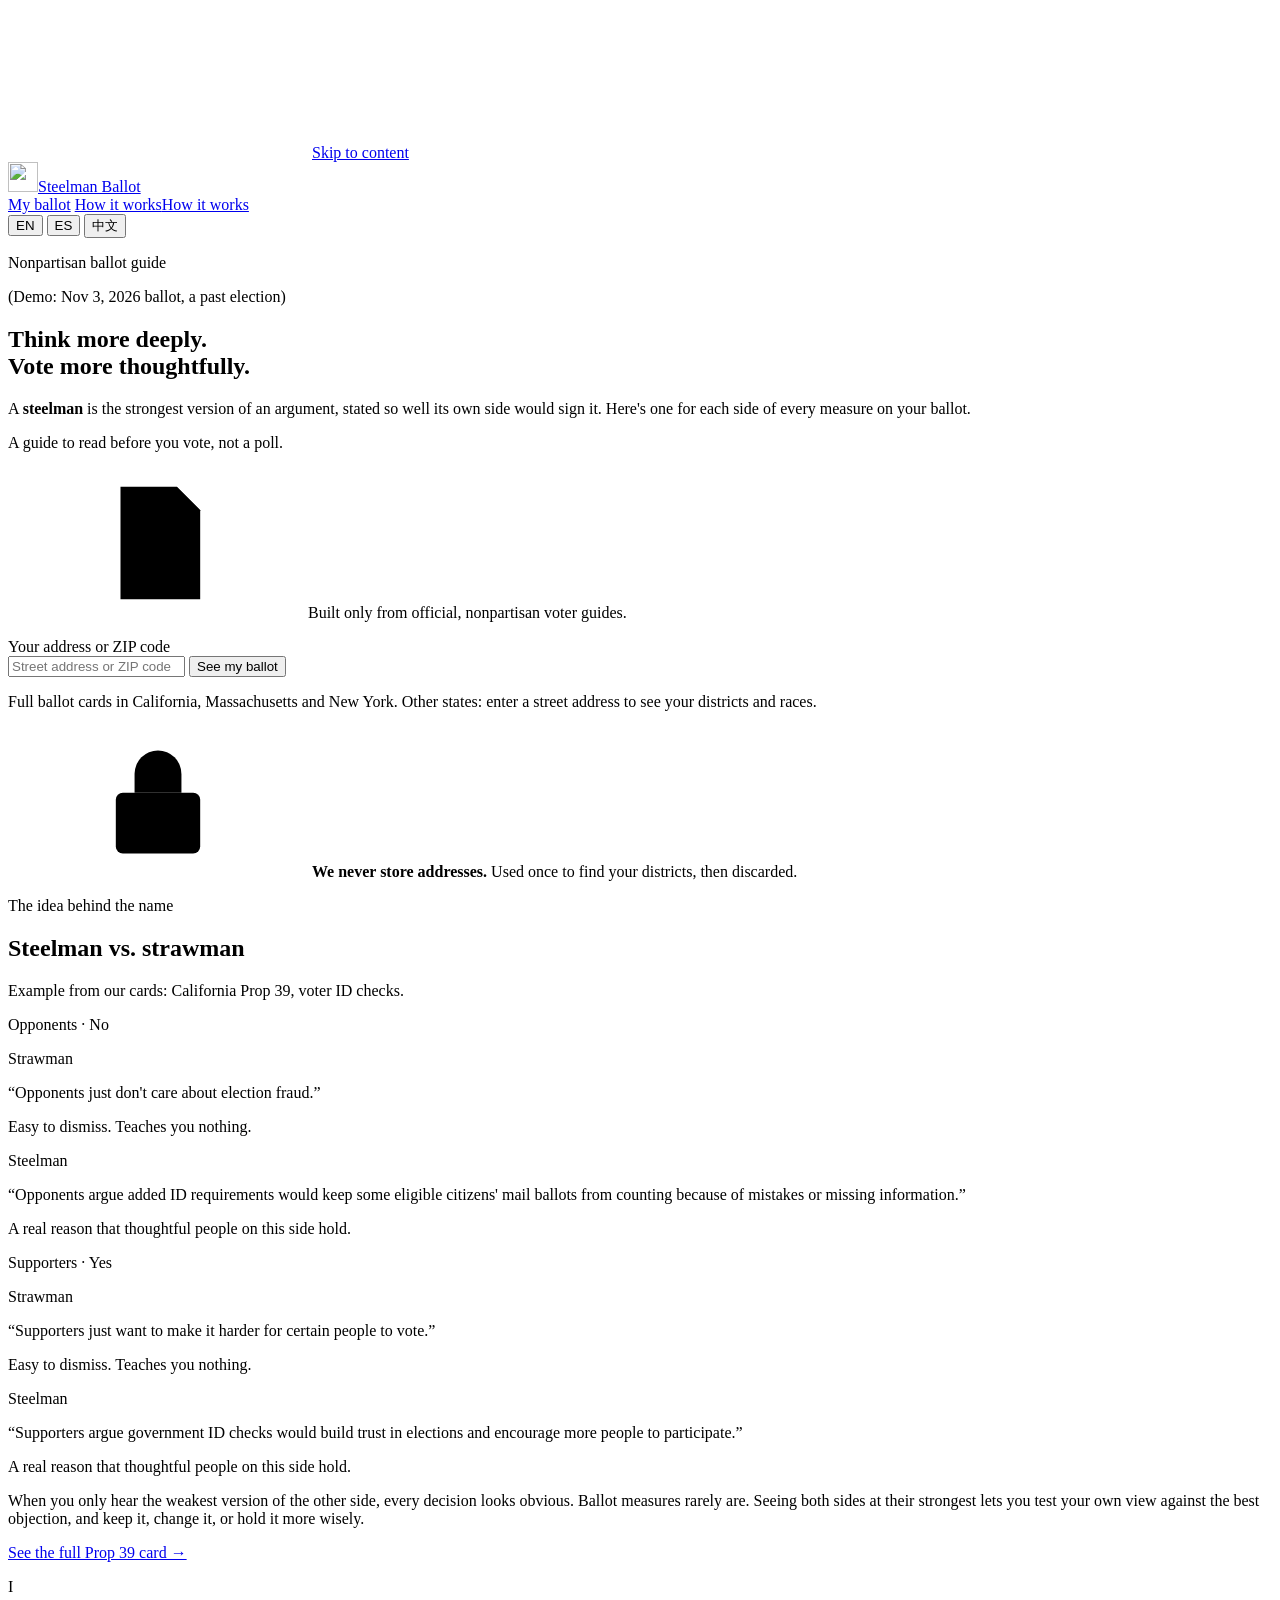
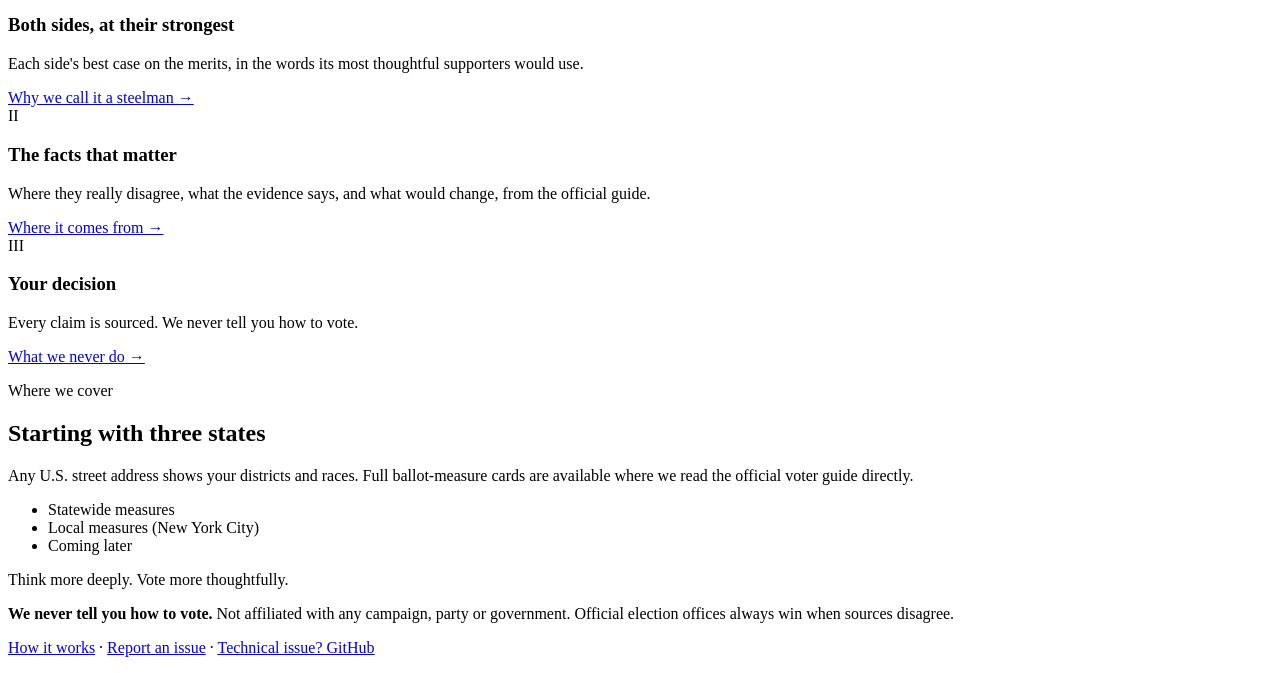
==== commit 8c450227: "Seal icon for the sources line; report: compare with other states, past or present Co-Authored-By: C" ====
--- a/frontend/index.html
+++ b/frontend/index.html
@@ -53,7 +53,7 @@
           <h1><span data-i18n="hero.h1a">Think more deeply.</span><br><span data-i18n="hero.h1b">Vote more thoughtfully.</span></h1>
           <p class="sub purpose steel-line"><span data-i18n="hero.st1">A </span><b class="hero-key" data-i18n="hero.st2">steelman</b><span data-i18n="hero.st3"> is the strongest version of an argument, stated so well its own side would sign it. Here's one for each side of every measure on your ballot.</span></p>
           <p class="not-poll" data-i18n="hero.notpoll2">A guide to read before you vote, not a poll.</p>
-          <p class="not-poll src-note" data-i18n="hero.sources">Built only from official, nonpartisan voter guides.</p>
+          <p class="not-poll src-note"><svg class="bicon seal-ic" aria-hidden="true"><use href="#i-seal"/></svg><span data-i18n="hero.sources">Built only from official, nonpartisan voter guides.</span></p>
 
           <form id="address-form" class="lookup" autocomplete="off">
             <label for="address" class="sr-heading" data-i18n="form.label">Your address or ZIP code</label>
@@ -201,10 +201,8 @@
       <p class="lede">Democracy works better when people disagree well.</p>
       <p>Ballots ask us to settle questions experts spend months on. Most of what reaches us is written to persuade. We put what would actually change next to the strongest case for every side, so you can decide for yourself.</p>
       </div></details>
-      <details class="faq"><summary>What's a steelman?</summary><div class="faq-body">
+      <details class="faq"><summary>What's a steelman, and why does it matter for my ballot?</summary><div class="faq-body">
       <p>A <b>strawman</b> is the weakest version of a view, built to be knocked down. A <b>steelman</b> is the strongest version, stated so well that its own supporters would say, “I wish I'd put it that way.” <a href="#idea">See the side-by-side example →</a></p>
-      </div></details>
-      <details class="faq"><summary>Why does it matter for my ballot?</summary><div class="faq-body">
       <p>When you only hear the weakest version of the other side, every decision looks obvious. Ballot measures rarely are. Seeing both sides at their strongest lets you test your own view against the best objection, and keep it, change it, or hold it more wisely.</p>
       </div></details>
       <h2 class="faq-group">How a card is made</h2>
@@ -212,17 +210,17 @@
         <h3>We find your ballot</h3><p>The U.S. Census Bureau matches your address to your districts (a ZIP code alone gives statewide measures). Then we read the list of measures from your state's or city's <b>official voter guide</b>. Your address is used once and never stored.</p>
       </div></details>
       <details class="faq"><summary>Who writes the cards, and how are they checked?</summary><div class="faq-body">
-        <h3>The AI Writer drafts each card. The AI Challenger tries to break it.</h3>
-          <h4 class="part">1 · The AI Writer</h4>
+        <h3>The Writer drafts each card. The Challenger tries to break it.</h3>
+          <h4 class="part">1 · The Writer, an AI agent</h4>
           <p>Working only from the official pages, it writes:</p>
           <ul class="tests">
             <li><b>Each side's strongest case, on the merits:</b> benefits, costs, risks and who is affected, drawn from that side's own official argument. Never the other side's motives, donors or party.</li>
             <li><b>Both sides on equal terms:</b> the same structure, a one-line headline each, and the same number of evidence points.</li>
             <li><b>Where they really disagree, what the evidence says, and what would change</b> (today vs. if it passes).</li>
           </ul>
-          <p>Every claim is labeled <i>fact</i>, <i>estimate</i> (and whose) or <i>perspective</i>. Before the card goes on, automatic checks make sure every claim cites a page the AI Writer actually read, every quote matches word for word, and the wording stays plain and free of loaded language.</p>
-          <h4 class="part">2 · The AI Challenger</h4>
-          <p>The <b>AI Challenger, a separate AI running on a different model from the AI Writer</b>, then tries to break the card:</p>
+          <p>Every claim is labeled <i>fact</i>, <i>estimate</i> (and whose) or <i>perspective</i>. Before the card goes on, automatic checks make sure every claim cites a page the Writer actually read, every quote matches word for word, and the wording stays plain and free of loaded language.</p>
+          <h4 class="part">2 · The Challenger, a second AI agent</h4>
+          <p>The <b>Challenger, running on a different AI model from the Writer</b>, then tries to break the card:</p>
           <ul class="tests">
             <li><b>Would this side sign it?</b> It plays a committed supporter of each side and scores the case from 1 to 5:
               <ul class="scale5">
@@ -236,11 +234,11 @@
             <li><b>Swap test.</b> It checks tone, not facts: it imagines the two sides traded places, so the supporters' case sits under “No” and the opponents' under “Yes”, and asks whether either case is written more warmly, more confidently or with stronger words than the other. If so, the wording is evened out.</li>
             <li><b>Source check.</b> Every claim is checked against the page it came from, and every number against the official analysis.</li>
           </ul>
-          <p>Anything that fails goes back to the AI Writer with specific fixes, for up to three rewrites. If problems remain, the card is marked <b>“steelman unverified.”</b></p>
+          <p>Anything that fails goes back to the Writer with specific fixes, for up to three rewrites. If problems remain, the card is marked <b>“steelman unverified.”</b></p>
       </div></details>
       <details class="faq"><summary>How accurate is it?</summary><div class="faq-body">
         <h3>We test the cards' accuracy</h3>
-          <p><b>Fairness, in every state:</b> all 28 measure cards passed the AI Challenger's review.</p>
+          <p><b>Fairness, in every state:</b> all 28 measure cards passed the Challenger's review.</p>
           <p><b>Accuracy:</b> to check the work, we (the people who built this site) ran a separate AI grader, used only for testing, on 6 California cards (Props 1, 3, 5, 39, 41 and 45). California's official guide includes the nonpartisan Legislative Analyst's analysis, an independent answer key. Results:</p>
           <ul class="tests">
             <li><b>100%</b> of claims backed by the official guide.</li>
@@ -296,10 +294,8 @@
       <p class="lede">La democracia funciona mejor cuando la gente sabe discrepar.</p>
       <p>Las boletas nos piden resolver preguntas que a los expertos les toma meses estudiar, y casi todo lo que nos llega está escrito para persuadir. Ponemos lo que realmente cambiaría junto al argumento más sólido de cada lado, para que usted decida.</p>
       </div></details>
-      <details class="faq"><summary>¿Qué es un steelman?</summary><div class="faq-body">
+      <details class="faq"><summary>¿Qué es un steelman y por qué importa para mi boleta?</summary><div class="faq-body">
       <p>Un <b>strawman</b> es la versión más débil de una opinión, hecha para derribarla. Un <b>steelman</b> es la versión más sólida, expresada tan bien que sus propios defensores dirían: “Ojalá lo hubiera dicho así”. <a href="#idea">Vea el ejemplo lado a lado →</a></p>
-      </div></details>
-      <details class="faq"><summary>¿Por qué importa para mi boleta?</summary><div class="faq-body">
       <p>Cuando solo escucha la versión más débil del otro lado, toda decisión parece obvia. Las medidas en la boleta rara vez lo son. Ver ambos lados en su mejor versión le permite poner a prueba su opinión frente a la mejor objeción, y mantenerla, cambiarla o sostenerla con más sabiduría.</p>
       </div></details>
       <h2 class="faq-group">Cómo se hace cada ficha</h2>
@@ -307,17 +303,17 @@
         <h3>Encontramos su boleta</h3><p>La Oficina del Censo de EE. UU. asocia su dirección con sus distritos (un código postal basta para las medidas estatales). Luego leemos la lista de medidas en la <b>guía oficial para votantes</b> de su estado o ciudad. Su dirección se usa una vez y nunca se guarda.</p>
       </div></details>
       <details class="faq"><summary>¿Quién escribe las fichas y cómo se revisan?</summary><div class="faq-body">
-        <h3>La IA Redactora escribe cada ficha. La IA Retadora intenta desarmarla.</h3>
-          <h4 class="part">1 · La IA Redactora</h4>
+        <h3>La Redactora escribe cada ficha. La Retadora intenta desarmarla.</h3>
+          <h4 class="part">1 · La Redactora, un agente de IA</h4>
           <p>Trabajando solo con las páginas oficiales, escribe:</p>
           <ul class="tests">
             <li><b>El argumento más sólido de cada lado, sobre el fondo:</b> beneficios, costos, riesgos y a quién afecta, tomados del argumento oficial de ese lado. Nunca los motivos, donantes o partido del otro lado.</li>
             <li><b>Ambos lados en igualdad de condiciones:</b> la misma estructura, un titular de una línea cada uno y el mismo número de puntos de evidencia.</li>
             <li><b>Dónde está el verdadero desacuerdo, qué dice la evidencia y qué cambiaría</b> (hoy frente a si se aprueba).</li>
           </ul>
-          <p>Cada afirmación se marca como <i>hecho</i>, <i>estimación</i> (y de quién) o <i>perspectiva</i>. Antes de seguir, unas verificaciones automáticas comprueban que cada afirmación cite una página que la IA Redactora realmente leyó, que cada cita coincida palabra por palabra y que el lenguaje sea sencillo y sin términos cargados.</p>
-          <h4 class="part">2 · La IA Retadora</h4>
-          <p>Luego, la <b>IA Retadora, una IA distinta con un modelo diferente al de la IA Redactora</b>, intenta desarmar la ficha:</p>
+          <p>Cada afirmación se marca como <i>hecho</i>, <i>estimación</i> (y de quién) o <i>perspectiva</i>. Antes de seguir, unas verificaciones automáticas comprueban que cada afirmación cite una página que la Redactora realmente leyó, que cada cita coincida palabra por palabra y que el lenguaje sea sencillo y sin términos cargados.</p>
+          <h4 class="part">2 · La Retadora, un segundo agente de IA</h4>
+          <p>Luego, la <b>Retadora, con un modelo de IA diferente al de la Redactora</b>, intenta desarmar la ficha:</p>
           <ul class="tests">
             <li><b>¿La firmaría este lado?</b> Hace el papel de partidario convencido de cada lado y califica el argumento del 1 al 5:
               <ul class="scale5">
@@ -331,11 +327,11 @@
             <li><b>Prueba del intercambio.</b> Revisa el tono, no los hechos: imagina que los dos lados cambian de lugar, con el argumento de los partidarios bajo “No” y el de los opositores bajo “Sí”, y pregunta si alguno está escrito con más calidez, más seguridad o palabras más fuertes que el otro. Si es así, se equilibra la redacción.</li>
             <li><b>Verificación de fuentes.</b> Cada afirmación se compara con la página de donde salió, y cada número con el análisis oficial.</li>
           </ul>
-          <p>Lo que no aprueba vuelve a la IA Redactora con correcciones concretas, hasta tres reescrituras. Si quedan problemas, la ficha se marca como <b>“steelman sin verificar”</b>.</p>
+          <p>Lo que no aprueba vuelve a la Redactora con correcciones concretas, hasta tres reescrituras. Si quedan problemas, la ficha se marca como <b>“steelman sin verificar”</b>.</p>
       </div></details>
       <details class="faq"><summary>¿Qué tan exacto es?</summary><div class="faq-body">
         <h3>Ponemos a prueba la exactitud de las fichas</h3>
-          <p><b>Imparcialidad, en todos los estados:</b> las 28 fichas de medidas aprobaron la revisión de la IA Retadora.</p>
+          <p><b>Imparcialidad, en todos los estados:</b> las 28 fichas de medidas aprobaron la revisión de la Retadora.</p>
           <p><b>Exactitud:</b> para verificar el trabajo, nosotros (quienes creamos este sitio) usamos una IA calificadora aparte, solo para pruebas, en 6 fichas de California (Props. 1, 3, 5, 39, 41 y 45). La guía oficial de California incluye el análisis imparcial del Analista Legislativo, una clave de respuestas independiente. Resultados:</p>
           <ul class="tests">
             <li><b>100 %</b> de las afirmaciones respaldadas por la guía oficial.</li>
@@ -392,10 +388,8 @@
       <p class="lede">当人们善于表达分歧时，民主运作得更好。</p>
       <p>选票要求我们裁决专家需要研究数月的问题，而我们接触到的内容大多是为了说服。我们把实际会发生的变化与双方最有力的论点并列呈现，让您自己做决定。</p>
       </div></details>
-      <details class="faq"><summary>什么是 steelman？</summary><div class="faq-body">
+      <details class="faq"><summary>什么是 steelman？这对我的选票为什么重要？</summary><div class="faq-body">
       <p><b>Strawman</b>是某种观点最弱的版本，专为被驳倒而设。<b>Steelman</b>则是最有力的版本，表述得好到连其支持者都会说：“我真希望自己能这么说。” <a href="#idea">查看并排示例 →</a></p>
-      </div></details>
-      <details class="faq"><summary>这对我的选票为什么重要？</summary><div class="faq-body">
       <p>如果只听到对方最弱的说法，每个决定都显得理所当然。但投票提案很少如此。看到双方最有力的论点，您才能用最好的反对意见检验自己的看法，然后坚持、改变，或更明智地持有它。</p>
       </div></details>
       <h2 class="faq-group">每张卡片如何制作</h2>
@@ -403,17 +397,17 @@
         <h3>找到您的选票</h3><p>由美国人口普查局将您的地址对应到所属选区（只填邮编即可查看全州提案）。然后我们从您所在州或城市的<b>官方选民指南</b>读取投票提案清单。您的地址只使用一次，绝不保存。</p>
       </div></details>
       <details class="faq"><summary>谁撰写卡片？如何核查？</summary><div class="faq-body">
-        <h3>AI撰稿者撰写每张卡片，AI挑战者尽力挑出毛病。</h3>
-          <h4 class="part">1 · AI撰稿者</h4>
+        <h3>撰稿者撰写每张卡片，挑战者尽力挑出毛病。</h3>
+          <h4 class="part">1 · 撰稿者（AI 智能体）</h4>
           <p>它只依据官方页面撰写：</p>
           <ul class="tests">
             <li><b>就事论事，写出每一方最有力的论点：</b>好处、成本、风险以及受影响的人群，取自该方的官方论点。绝不涉及对方的动机、捐款人或政党。</li>
             <li><b>双方待遇对等：</b>结构相同，各有一句标题，证据要点数量相同。</li>
             <li><b>真正的分歧所在、证据怎么说，以及会有什么变化</b>（现状与通过后）。</li>
           </ul>
-          <p>每项陈述都标注为<i>事实</i>、<i>估计</i>（谁的估计）或<i>观点</i>。在进入下一步之前，自动检查会确认每项陈述都引用了AI撰稿者实际读过的页面、每段引文逐字一致，且用语通俗、不带倾向性词汇。</p>
-          <h4 class="part">2 · AI挑战者</h4>
-          <p>随后，<b>AI挑战者（另一个独立的人工智能，使用与AI撰稿者不同的模型）</b>会尽力挑出卡片的毛病：</p>
+          <p>每项陈述都标注为<i>事实</i>、<i>估计</i>（谁的估计）或<i>观点</i>。在进入下一步之前，自动检查会确认每项陈述都引用了撰稿者实际读过的页面、每段引文逐字一致，且用语通俗、不带倾向性词汇。</p>
+          <h4 class="part">2 · 挑战者（第二个 AI 智能体）</h4>
+          <p>随后，<b>挑战者（使用与撰稿者不同的 AI 模型）</b>会尽力挑出卡片的毛病：</p>
           <ul class="tests">
             <li><b>这一方会签名认可吗？</b>它分别扮演双方的坚定支持者，为论点打1到5分：
               <ul class="scale5">
@@ -427,11 +421,11 @@
             <li><b>对调测试。</b>检查语气，而非事实：设想双方互换位置，把支持者的论点放在“反对”下、反对者的论点放在“赞成”下，再看哪一方的论点写得更亲切、更确定或用词更强。如果有，就把措辞调整到对等。</li>
             <li><b>来源核查。</b>每项陈述都对照其来源页面核查，每个数字都对照官方分析核查。</li>
           </ul>
-          <p>未通过的内容会连同具体修改意见退回AI撰稿者，最多重写三次。若仍有问题，卡片会标注<b>“Steelman 未经核实”</b>。</p>
+          <p>未通过的内容会连同具体修改意见退回撰稿者，最多重写三次。若仍有问题，卡片会标注<b>“Steelman 未经核实”</b>。</p>
       </div></details>
       <details class="faq"><summary>准确性如何？</summary><div class="faq-body">
         <h3>我们检验卡片的准确性</h3>
-          <p><b>公正性（所有州）：</b>全部28张提案卡片均通过AI挑战者的审核。</p>
+          <p><b>公正性（所有州）：</b>全部28张提案卡片均通过挑战者的审核。</p>
           <p><b>准确性：</b>为核查成果，我们（本网站的建设者）另外使用一个仅用于测试的人工智能评分者，对6张加州卡片（第1、3、5、39、41、45号提案）评分。加州官方指南包含无党派立法分析师的分析，可作为独立的标准答案。结果：</p>
           <ul class="tests">
             <li><b>100%</b>的陈述有官方指南支持。</li>
